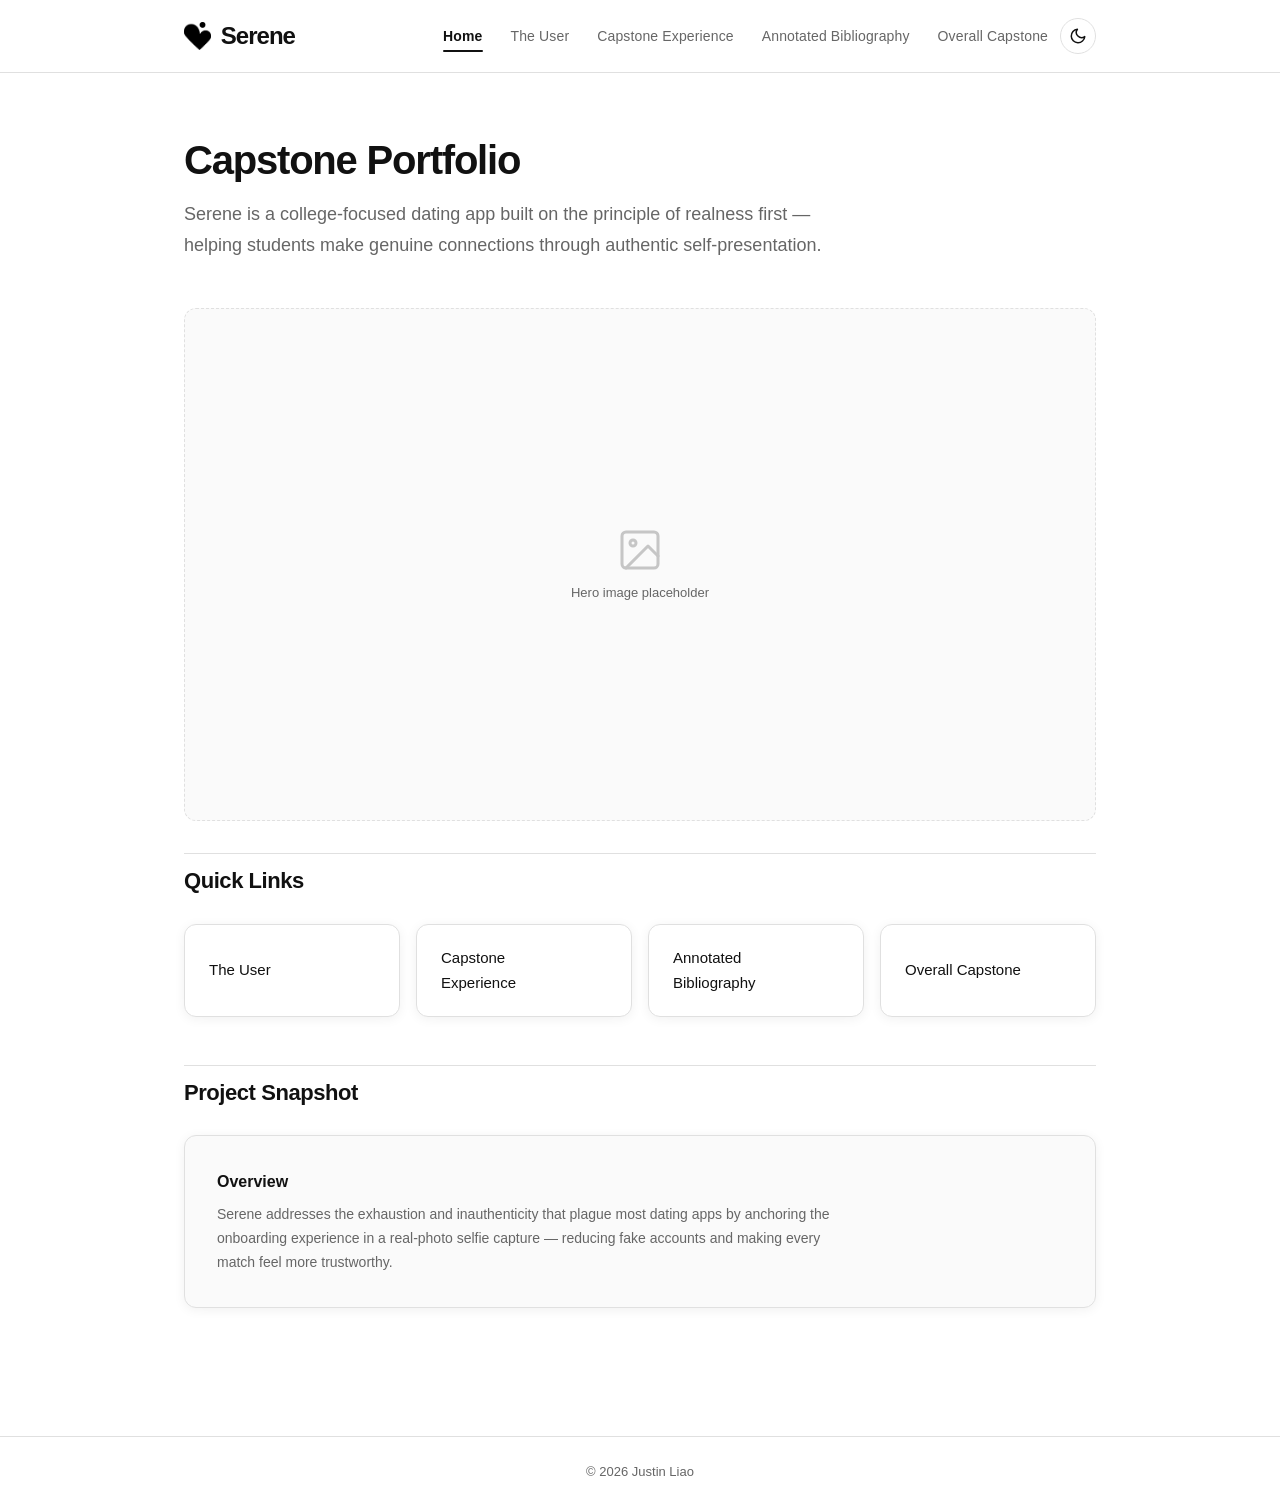
==== index.html @ 02b13ead "v0 - Start" ====
<!doctype html>
<html lang="en">
  <head>
    <meta charset="UTF-8" />
    <meta name="viewport" content="width=device-width, initial-scale=1.0" />
    <title>Serene — Capstone Portfolio</title>
    <!-- Anti-flash: apply saved theme before first paint -->
    <script>
      (function () {
        var t = localStorage.getItem("serene-theme") ||
          (window.matchMedia("(prefers-color-scheme: dark)").matches ? "dark" : "light");
        document.documentElement.setAttribute("data-theme", t);
      })();
    </script>
    <link rel="stylesheet" href="assets/css/styles.css" />
  </head>
  <body>
    <!-- Skip-to-content link (accessibility) -->
    <a href="#main" class="skip-link">Skip to content</a>

    <!-- ========== Header ========== -->
    <header class="site-header">
      <div class="header-inner">
        <a href="index.html" class="site-title">
          <img class="site-logo logo-ver-light" src="assets/logo%20black.png" alt="Serene">
          <img class="site-logo logo-ver-dark" src="assets/logo%20white.png" alt="Serene">
          <span>Serene</span>
        </a>

        <div class="header-controls">
          <nav class="site-nav" aria-label="Main navigation">
            <button
              class="nav-toggle"
              aria-expanded="false"
              aria-controls="nav-list"
              aria-label="Toggle menu"
            >
              <svg
                viewBox="0 0 24 24"
                fill="none"
                stroke="currentColor"
                stroke-width="2"
                stroke-linecap="round"
              >
                <line x1="3" y1="6" x2="21" y2="6" />
                <line x1="3" y1="12" x2="21" y2="12" />
                <line x1="3" y1="18" x2="21" y2="18" />
              </svg>
            </button>

            <ul class="nav-list" id="nav-list">
              <li><a href="index.html">Home</a></li>
              <li><a href="user.html">The User</a></li>
              <li><a href="capstone-experience.html">Capstone Experience</a></li>
              <li><a href="annotated-bibliography.html">Annotated Bibliography</a></li>
              <li><a href="overall-capstone.html">Overall Capstone</a></li>
            </ul>
          </nav>

          <!-- Theme toggle -->
          <button class="theme-toggle" aria-label="Switch to dark theme">
            <svg class="icon-moon" viewBox="0 0 24 24" fill="none" stroke="currentColor" stroke-width="2" stroke-linecap="round" stroke-linejoin="round">
              <path d="M21 12.79A9 9 0 1 1 11.21 3a7 7 0 0 0 9.79 9.79z"/>
            </svg>
            <svg class="icon-sun" viewBox="0 0 24 24" fill="none" stroke="currentColor" stroke-width="2" stroke-linecap="round" stroke-linejoin="round">
              <circle cx="12" cy="12" r="5"/><line x1="12" y1="1" x2="12" y2="3"/><line x1="12" y1="21" x2="12" y2="23"/><line x1="4.22" y1="4.22" x2="5.64" y2="5.64"/><line x1="18.36" y1="18.36" x2="19.78" y2="19.78"/><line x1="1" y1="12" x2="3" y2="12"/><line x1="21" y1="12" x2="23" y2="12"/><line x1="4.22" y1="19.78" x2="5.64" y2="18.36"/><line x1="18.36" y1="5.64" x2="19.78" y2="4.22"/>
            </svg>
          </button>
        </div>
      </div>
    </header>

    <!-- ========== Main Content ========== -->
    <main id="main" class="site-main">
      <h1 class="page-title">Capstone Portfolio</h1>
      <p class="page-intro">
        Serene is a college-focused dating app built on the principle of realness
        first &mdash; helping students make genuine connections through authentic
        self-presentation.
      </p>

      <!-- Placeholder Hero Image -->
      <div class="placeholder-image fade-in">
        <svg viewBox="0 0 24 24" fill="none" stroke="currentColor" stroke-width="1.5" stroke-linecap="round" stroke-linejoin="round">
          <rect x="3" y="3" width="18" height="18" rx="2" ry="2"/><circle cx="8.5" cy="8.5" r="1.5"/><polyline points="21 15 16 10 5 21"/>
        </svg>
        <span>Hero image placeholder</span>
      </div>

      <!-- Quick Links -->
      <section class="content-section fade-in">
        <h2>Quick Links</h2>
        <div class="quick-links">
          <a href="user.html" class="quick-link">
            <span>The User</span>
            <svg class="link-arrow" width="16" height="16" viewBox="0 0 24 24" fill="none" stroke="currentColor" stroke-width="2" stroke-linecap="round" stroke-linejoin="round"><line x1="5" y1="12" x2="19" y2="12"/><polyline points="12 5 19 12 12 19"/></svg>
          </a>
          <a href="capstone-experience.html" class="quick-link">
            <span>Capstone Experience</span>
            <svg class="link-arrow" width="16" height="16" viewBox="0 0 24 24" fill="none" stroke="currentColor" stroke-width="2" stroke-linecap="round" stroke-linejoin="round"><line x1="5" y1="12" x2="19" y2="12"/><polyline points="12 5 19 12 12 19"/></svg>
          </a>
          <a href="annotated-bibliography.html" class="quick-link">
            <span>Annotated Bibliography</span>
            <svg class="link-arrow" width="16" height="16" viewBox="0 0 24 24" fill="none" stroke="currentColor" stroke-width="2" stroke-linecap="round" stroke-linejoin="round"><line x1="5" y1="12" x2="19" y2="12"/><polyline points="12 5 19 12 12 19"/></svg>
          </a>
          <a href="overall-capstone.html" class="quick-link">
            <span>Overall Capstone</span>
            <svg class="link-arrow" width="16" height="16" viewBox="0 0 24 24" fill="none" stroke="currentColor" stroke-width="2" stroke-linecap="round" stroke-linejoin="round"><line x1="5" y1="12" x2="19" y2="12"/><polyline points="12 5 19 12 12 19"/></svg>
          </a>
        </div>
      </section>

      <!-- Project Snapshot (optional placeholder) -->
      <section class="content-section fade-in">
        <h2>Project Snapshot</h2>
        <div class="snapshot-card">
          <h3>Overview</h3>
          <p>
            Serene addresses the exhaustion and inauthenticity that plague most
            dating apps by anchoring the onboarding experience in a real-photo
            selfie capture &mdash; reducing fake accounts and making every match
            feel more trustworthy.
          </p>
        </div>
      </section>
    </main>

    <!-- ========== Footer ========== -->
    <footer class="site-footer">&copy; 2026 Justin Liao</footer>

    <script src="assets/js/main.js"></script>
  </body>
</html>
---- assets/css/styles.css ----
/* ============================================================
   Serene — Styles
   Minimal, Apple-inspired design system with theme switching
   ============================================================ */

/* --- Reset & Base --- */
*,
*::before,
*::after {
  margin: 0;
  padding: 0;
  box-sizing: border-box;
}

/* --- Light Theme (default) --- */
:root {
  --color-bg: #ffffff;
  --color-surface: #fafafa;
  --color-text: #111111;
  --color-muted: #666666;
  --color-border: #e0e0e0;
  --color-hover: #333333;
  --color-accent: #111111;
  --header-bg: rgba(255, 255, 255, 0.96);
  --shadow-card: 0 2px 12px rgba(0, 0, 0, 0.06);
  --shadow-card-hover: 0 8px 30px rgba(0, 0, 0, 0.1);
  --font-stack:
    -apple-system, BlinkMacSystemFont, "SF Pro Display", "Segoe UI", Roboto,
    Helvetica, Arial, sans-serif, "Apple Color Emoji", "Segoe UI Emoji";
  --max-width: 960px;
  --nav-height: 72px;
  --transition-base: 0.3s cubic-bezier(0.25, 0.46, 0.45, 0.94);
}

/* --- Dark Theme --- */
[data-theme="dark"] {
  --color-bg: #0a0a0a;
  --color-surface: #161616;
  --color-text: #f0f0f0;
  --color-muted: #999999;
  --color-border: #2a2a2a;
  --color-hover: #cccccc;
  --color-accent: #f0f0f0;
  --header-bg: rgba(10, 10, 10, 0.96);
  --shadow-card: 0 2px 12px rgba(0, 0, 0, 0.3);
  --shadow-card-hover: 0 8px 30px rgba(0, 0, 0, 0.5);
}

html {
  font-size: 16px;
  scroll-behavior: smooth;
  -webkit-text-size-adjust: 100%;
}

body {
  font-family: var(--font-stack);
  color: var(--color-text);
  background: var(--color-bg);
  line-height: 1.7;
  -webkit-font-smoothing: antialiased;
  -moz-osx-font-smoothing: grayscale;
  transition: background var(--transition-base), color var(--transition-base);
}

/* --- Skip-to-content (accessibility) --- */
.skip-link {
  position: absolute;
  top: -100%;
  left: 16px;
  z-index: 1000;
  padding: 8px 16px;
  background: var(--color-text);
  color: var(--color-bg);
  font-size: 0.875rem;
  text-decoration: none;
  border-radius: 0 0 4px 4px;
  transition: top 0.2s;
}

.skip-link:focus {
  top: 0;
}

/* --- Header --- */
.site-header {
  position: sticky;
  top: 0;
  z-index: 100;
  background: var(--header-bg);
  backdrop-filter: blur(12px);
  -webkit-backdrop-filter: blur(12px);
  border-bottom: 1px solid var(--color-border);
  transition: background var(--transition-base), border-color var(--transition-base);
}

.header-inner {
  display: flex;
  align-items: center;
  justify-content: space-between;
  max-width: var(--max-width);
  margin: 0 auto;
  padding: 0 24px;
  height: var(--nav-height);
}

/* --- Site Title / Brand --- */
.site-title {
  display: flex;
  align-items: center;
  gap: 10px;
  font-size: 1.5rem;
  font-weight: 800;
  letter-spacing: -0.04em;
  text-decoration: none;
  color: var(--color-text);
  white-space: nowrap;
  transition: color var(--transition-base), opacity var(--transition-base);
}

.site-title:hover {
  color: var(--color-hover);
  opacity: 0.85;
}

/* --- Logo image --- */
.site-logo {
  display: block;
  flex-shrink: 0;
  height: 28px;
  width: auto;
  object-fit: contain;
}

/* Two logo versions — toggle by theme */
.site-logo.logo-ver-light {
  display: block;
}

.site-logo.logo-ver-dark {
  display: none;
}

[data-theme="dark"] .site-logo.logo-ver-light {
  display: none;
}

[data-theme="dark"] .site-logo.logo-ver-dark {
  display: block;
}

/* --- Header Controls (nav + theme toggle) --- */
.header-controls {
  display: flex;
  align-items: center;
  gap: 12px;
}

/* --- Theme Toggle Button --- */
.theme-toggle {
  background: none;
  border: 1px solid var(--color-border);
  border-radius: 50%;
  width: 36px;
  height: 36px;
  display: flex;
  align-items: center;
  justify-content: center;
  cursor: pointer;
  color: var(--color-text);
  transition: border-color var(--transition-base), background var(--transition-base), transform 0.2s;
  flex-shrink: 0;
}

.theme-toggle:hover {
  border-color: var(--color-text);
  background: var(--color-surface);
  transform: rotate(15deg);
}

.theme-toggle:focus-visible {
  outline: 2px solid var(--color-text);
  outline-offset: 2px;
}

.theme-toggle svg {
  width: 18px;
  height: 18px;
}

/* Show/hide sun & moon icons */
.theme-toggle .icon-moon { display: block; }
.theme-toggle .icon-sun  { display: none; }
[data-theme="dark"] .theme-toggle .icon-moon { display: none; }
[data-theme="dark"] .theme-toggle .icon-sun  { display: block; }

/* --- Desktop Navigation --- */
.site-nav {
  display: flex;
  align-items: center;
}

.nav-list {
  display: flex;
  gap: 28px;
  list-style: none;
}

.nav-list a {
  position: relative;
  font-size: 0.875rem;
  font-weight: 500;
  color: var(--color-muted);
  text-decoration: none;
  padding: 6px 0;
  letter-spacing: 0.01em;
  transition: color var(--transition-base);
}

.nav-list a::before {
  content: "";
  position: absolute;
  bottom: -2px;
  left: 50%;
  width: 0;
  height: 2px;
  background: var(--color-accent);
  transition: width var(--transition-base), left var(--transition-base);
  border-radius: 1px;
}

.nav-list a:hover::before {
  width: 100%;
  left: 0;
}

.nav-list a:hover,
.nav-list a:focus-visible {
  color: var(--color-text);
}

/* Active page indicator */
.nav-list a[aria-current="page"] {
  color: var(--color-text);
  font-weight: 600;
}

.nav-list a[aria-current="page"]::after {
  content: "";
  position: absolute;
  bottom: -2px;
  left: 0;
  right: 0;
  height: 2px;
  background: var(--color-text);
  border-radius: 1px;
}

/* Focus ring for keyboard navigation */
.nav-list a:focus-visible {
  outline: 2px solid var(--color-text);
  outline-offset: 4px;
  border-radius: 2px;
}

/* --- Hamburger Button (mobile) --- */
.nav-toggle {
  display: none;
  background: none;
  border: none;
  cursor: pointer;
  padding: 8px;
  color: var(--color-text);
  -webkit-tap-highlight-color: transparent;
}

.nav-toggle:focus-visible {
  outline: 2px solid var(--color-text);
  outline-offset: 4px;
  border-radius: 2px;
}

.nav-toggle svg {
  display: block;
  width: 24px;
  height: 24px;
}

/* --- Main Content --- */
.site-main {
  max-width: var(--max-width);
  margin: 0 auto;
  padding: 64px 24px 80px;
  min-height: calc(100vh - var(--nav-height) - 80px);
}

/* --- Scroll-reveal animation --- */
.fade-in {
  opacity: 0;
  transform: translateY(24px);
  transition: opacity 0.6s ease-out, transform 0.6s ease-out;
}

.fade-in.is-visible {
  opacity: 1;
  transform: translateY(0);
}

/* Stagger delay utility */
.fade-in:nth-child(2) { transition-delay: 0.08s; }
.fade-in:nth-child(3) { transition-delay: 0.16s; }
.fade-in:nth-child(4) { transition-delay: 0.24s; }

.page-title {
  font-size: 2.5rem;
  font-weight: 700;
  letter-spacing: -0.03em;
  line-height: 1.15;
  margin-bottom: 16px;
}

.page-intro {
  font-size: 1.125rem;
  color: var(--color-muted);
  max-width: 640px;
  margin-bottom: 48px;
}

/* --- Section --- */
.content-section {
  margin-bottom: 48px;
}

.content-section h2 {
  font-size: 1.375rem;
  font-weight: 600;
  letter-spacing: -0.02em;
  margin-bottom: 12px;
  padding-top: 8px;
  border-top: 1px solid var(--color-border);
  transition: border-color var(--transition-base);
}

.content-section p {
  color: var(--color-muted);
  max-width: 640px;
  transition: color var(--transition-base);
}

/* --- Quick Links (Landing Page) --- */
.quick-links {
  display: grid;
  grid-template-columns: repeat(auto-fit, minmax(200px, 1fr));
  gap: 16px;
  margin-top: 24px;
}

.quick-link {
  display: flex;
  align-items: center;
  gap: 12px;
  padding: 20px 24px;
  border: 1px solid var(--color-border);
  border-radius: 12px;
  text-decoration: none;
  color: var(--color-text);
  font-weight: 500;
  font-size: 0.9375rem;
  background: var(--color-bg);
  box-shadow: var(--shadow-card);
  transition:
    border-color var(--transition-base),
    background var(--transition-base),
    box-shadow var(--transition-base),
    transform 0.2s;
}

.quick-link:hover,
.quick-link:focus-visible {
  border-color: var(--color-accent);
  background: var(--color-surface);
  box-shadow: var(--shadow-card-hover);
  transform: translateY(-3px);
}

.quick-link:focus-visible {
  outline: 2px solid var(--color-text);
  outline-offset: 2px;
}

.quick-link .link-arrow {
  margin-left: auto;
  opacity: 0;
  transform: translateX(-6px);
  transition: opacity var(--transition-base), transform var(--transition-base);
  flex-shrink: 0;
}

.quick-link:hover .link-arrow {
  opacity: 1;
  transform: translateX(0);
}

/* --- Project Snapshot Card (optional, landing page) --- */
.snapshot-card {
  margin-top: 24px;
  padding: 32px;
  border: 1px solid var(--color-border);
  border-radius: 12px;
  background: var(--color-surface);
  box-shadow: var(--shadow-card);
  transition: box-shadow var(--transition-base), border-color var(--transition-base), background var(--transition-base);
}

.snapshot-card:hover {
  box-shadow: var(--shadow-card-hover);
}

.snapshot-card h3 {
  font-size: 1rem;
  font-weight: 600;
  margin-bottom: 8px;
}

.snapshot-card p {
  font-size: 0.875rem;
  color: var(--color-muted);
}

/* --- Placeholder Image --- */
.placeholder-image {
  width: 100%;
  aspect-ratio: 16 / 9;
  background: var(--color-surface);
  border: 1px dashed var(--color-border);
  border-radius: 12px;
  display: flex;
  flex-direction: column;
  align-items: center;
  justify-content: center;
  gap: 8px;
  color: var(--color-muted);
  font-size: 0.8125rem;
  margin-bottom: 32px;
  transition: background var(--transition-base), border-color var(--transition-base);
  overflow: hidden;
  position: relative;
}

.placeholder-image svg {
  width: 48px;
  height: 48px;
  opacity: 0.35;
}

/* Shimmer effect on hover */
.placeholder-image::after {
  content: "";
  position: absolute;
  inset: 0;
  background: linear-gradient(
    120deg,
    transparent 30%,
    rgba(128, 128, 128, 0.08) 50%,
    transparent 70%
  );
  transform: translateX(-100%);
  transition: none;
}

.placeholder-image:hover::after {
  animation: shimmer 1s ease forwards;
}

@keyframes shimmer {
  to { transform: translateX(100%); }
}

/* --- Footer --- */
.site-footer {
  border-top: 1px solid var(--color-border);
  padding: 24px;
  text-align: center;
  font-size: 0.8125rem;
  color: var(--color-muted);
  transition: border-color var(--transition-base), color var(--transition-base);
}

/* ============================================================
   Responsive — Mobile-first adjustments
   ============================================================ */
@media (max-width: 768px) {
  /* Show hamburger */
  .nav-toggle {
    display: block;
  }

  /* Collapse nav — z-index MUST exceed header (100) so it renders on top */
  .nav-list {
    position: fixed;
    top: var(--nav-height);
    left: 0;
    right: 0;
    bottom: 0;
    flex-direction: column;
    gap: 0;
    /* Solid, fully-opaque background in both themes */
    background-color: var(--color-bg);
    background-image: none;
    padding: 8px 24px 24px;
    border-top: 1px solid var(--color-border);
    transform: translateY(-100%);
    opacity: 0;
    visibility: hidden;
    transition:
      transform 0.3s ease,
      opacity 0.3s ease,
      visibility 0.3s;
    z-index: 200;
  }

  .nav-list.is-open {
    transform: translateY(0);
    opacity: 1;
    visibility: visible;
  }

  .nav-list li {
    border-bottom: 1px solid var(--color-border);
  }

  .nav-list a {
    display: block;
    padding: 16px 0;
    font-size: 1rem;
  }

  .nav-list a[aria-current="page"]::after {
    display: none;
  }

  /* Smaller page title on mobile */
  .page-title {
    font-size: 1.75rem;
  }

  .site-main {
    padding: 40px 20px 60px;
  }
}

/* --- Utility: visually hidden (screen readers only) --- */
.sr-only {
  position: absolute;
  width: 1px;
  height: 1px;
  padding: 0;
  margin: -1px;
  overflow: hidden;
  clip: rect(0, 0, 0, 0);
  white-space: nowrap;
  border: 0;
}

/* --- Reduced Motion --- */
@media (prefers-reduced-motion: reduce) {
  *,
  *::before,
  *::after {
    animation-duration: 0.01ms !important;
    animation-iteration-count: 1 !important;
    transition-duration: 0.01ms !important;
    scroll-behavior: auto !important;
  }

  .fade-in {
    opacity: 1;
    transform: none;
  }
}

/* --- Page-transition (subtle) --- */
.page-title {
  animation: slideUp 0.5s ease-out both;
}

.page-intro {
  animation: slideUp 0.5s ease-out 0.1s both;
}

@keyframes slideUp {
  from {
    opacity: 0;
    transform: translateY(16px);
  }
  to {
    opacity: 1;
    transform: translateY(0);
  }
}
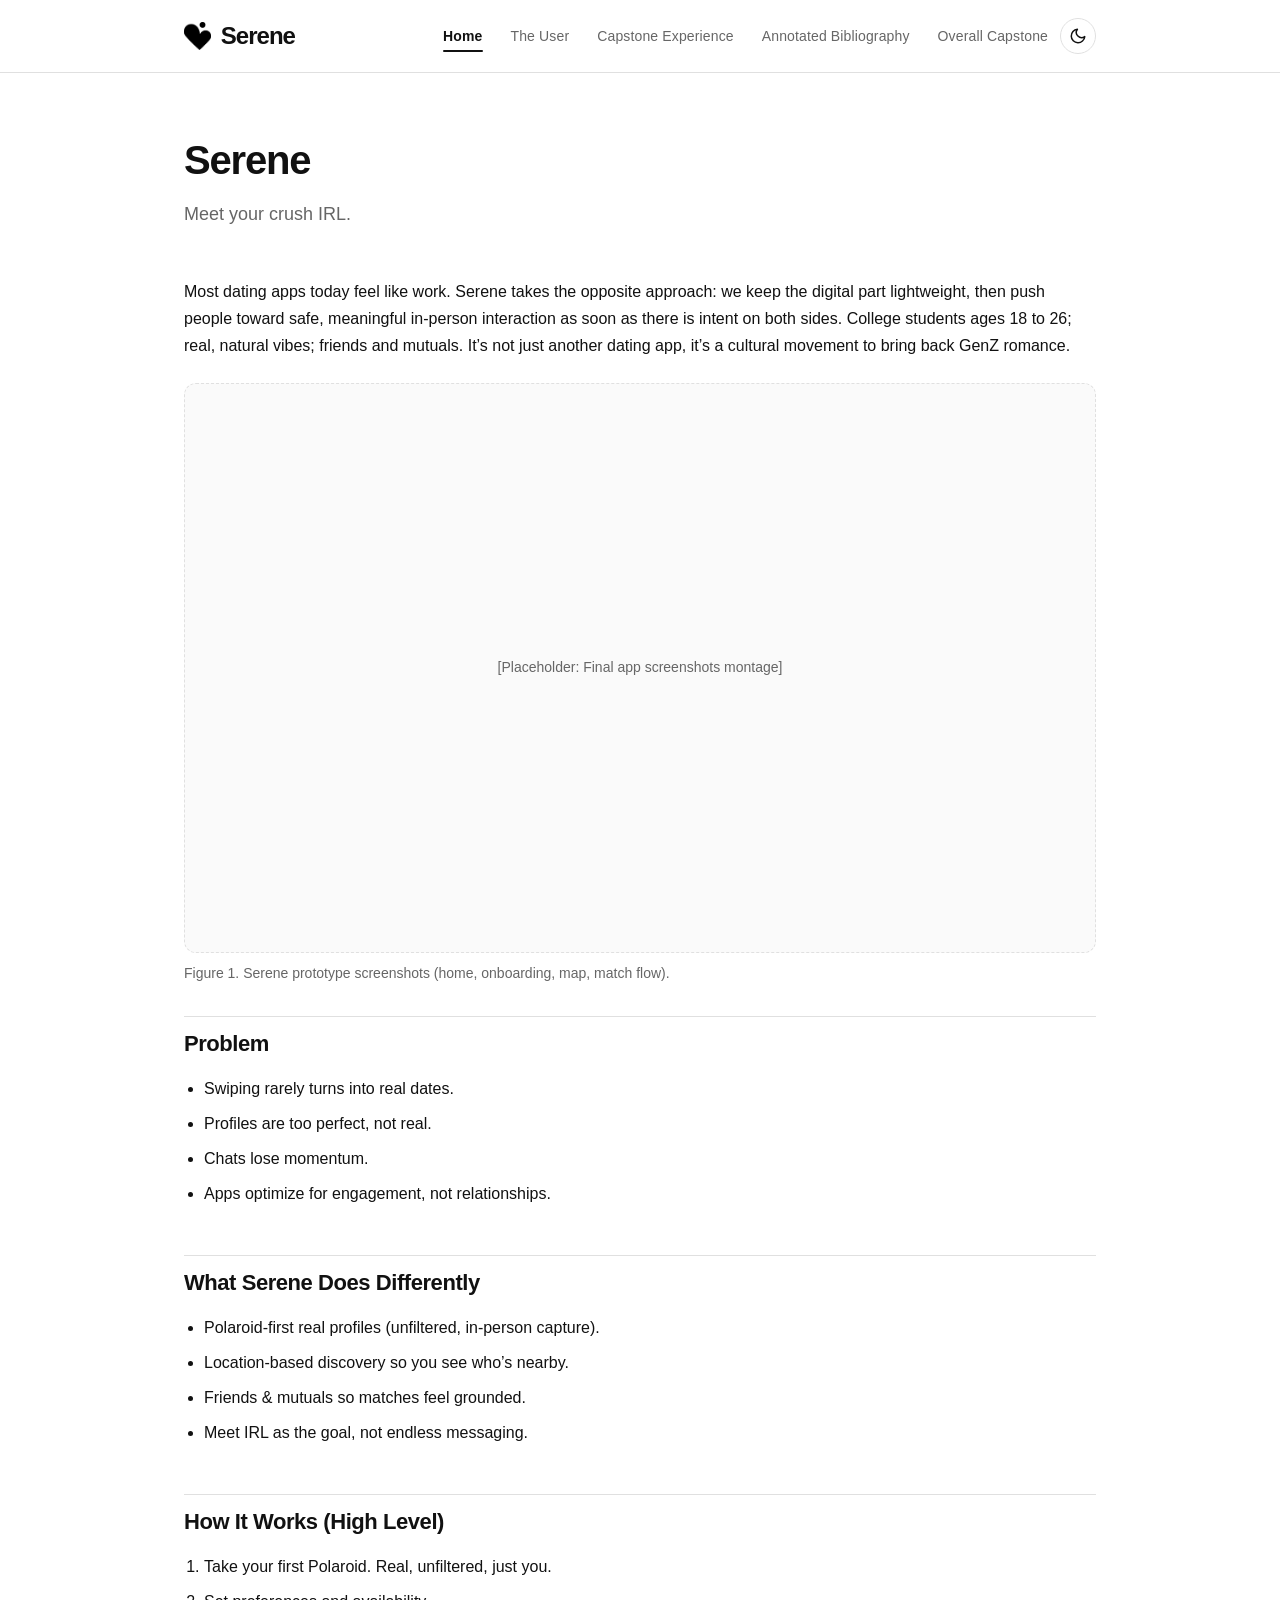
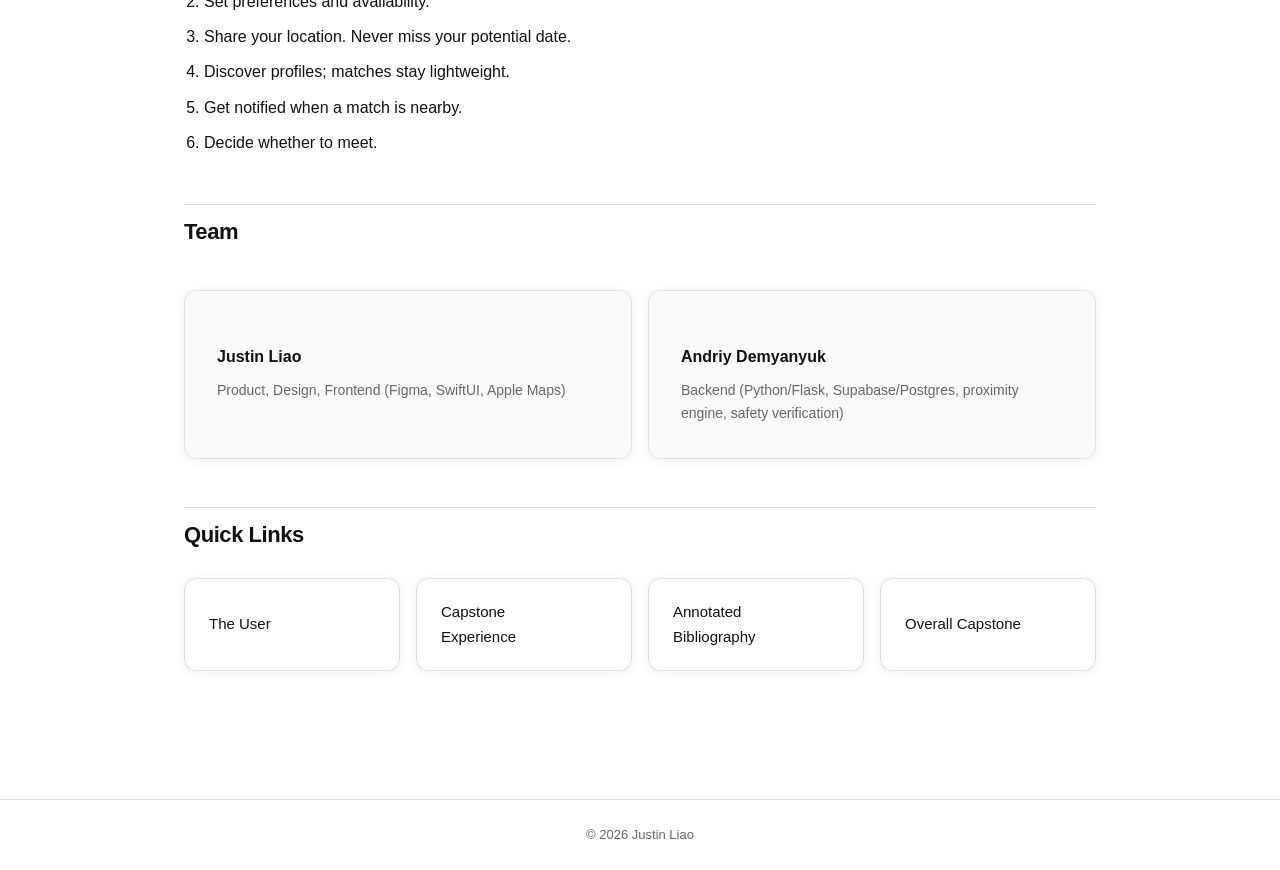
==== commit 14eeb045: "v1.1 - Update 1" ====
--- a/index.html
+++ b/index.html
@@ -7,8 +7,11 @@
     <!-- Anti-flash: apply saved theme before first paint -->
     <script>
       (function () {
-        var t = localStorage.getItem("serene-theme") ||
-          (window.matchMedia("(prefers-color-scheme: dark)").matches ? "dark" : "light");
+        var t =
+          localStorage.getItem("serene-theme") ||
+          (window.matchMedia("(prefers-color-scheme: dark)").matches
+            ? "dark"
+            : "light");
         document.documentElement.setAttribute("data-theme", t);
       })();
     </script>
@@ -22,8 +25,16 @@
     <header class="site-header">
       <div class="header-inner">
         <a href="index.html" class="site-title">
-          <img class="site-logo logo-ver-light" src="assets/logo%20black.png" alt="Serene">
-          <img class="site-logo logo-ver-dark" src="assets/logo%20white.png" alt="Serene">
+          <img
+            class="site-logo logo-ver-light"
+            src="assets/logo%20black.png"
+            alt="Serene"
+          />
+          <img
+            class="site-logo logo-ver-dark"
+            src="assets/logo%20white.png"
+            alt="Serene"
+          />
           <span>Serene</span>
         </a>
 
@@ -51,19 +62,47 @@
             <ul class="nav-list" id="nav-list">
               <li><a href="index.html">Home</a></li>
               <li><a href="user.html">The User</a></li>
-              <li><a href="capstone-experience.html">Capstone Experience</a></li>
-              <li><a href="annotated-bibliography.html">Annotated Bibliography</a></li>
+              <li>
+                <a href="capstone-experience.html">Capstone Experience</a>
+              </li>
+              <li>
+                <a href="annotated-bibliography.html">Annotated Bibliography</a>
+              </li>
               <li><a href="overall-capstone.html">Overall Capstone</a></li>
             </ul>
           </nav>
 
           <!-- Theme toggle -->
           <button class="theme-toggle" aria-label="Switch to dark theme">
-            <svg class="icon-moon" viewBox="0 0 24 24" fill="none" stroke="currentColor" stroke-width="2" stroke-linecap="round" stroke-linejoin="round">
-              <path d="M21 12.79A9 9 0 1 1 11.21 3a7 7 0 0 0 9.79 9.79z"/>
+            <svg
+              class="icon-moon"
+              viewBox="0 0 24 24"
+              fill="none"
+              stroke="currentColor"
+              stroke-width="2"
+              stroke-linecap="round"
+              stroke-linejoin="round"
+            >
+              <path d="M21 12.79A9 9 0 1 1 11.21 3a7 7 0 0 0 9.79 9.79z" />
             </svg>
-            <svg class="icon-sun" viewBox="0 0 24 24" fill="none" stroke="currentColor" stroke-width="2" stroke-linecap="round" stroke-linejoin="round">
-              <circle cx="12" cy="12" r="5"/><line x1="12" y1="1" x2="12" y2="3"/><line x1="12" y1="21" x2="12" y2="23"/><line x1="4.22" y1="4.22" x2="5.64" y2="5.64"/><line x1="18.36" y1="18.36" x2="19.78" y2="19.78"/><line x1="1" y1="12" x2="3" y2="12"/><line x1="21" y1="12" x2="23" y2="12"/><line x1="4.22" y1="19.78" x2="5.64" y2="18.36"/><line x1="18.36" y1="5.64" x2="19.78" y2="4.22"/>
+            <svg
+              class="icon-sun"
+              viewBox="0 0 24 24"
+              fill="none"
+              stroke="currentColor"
+              stroke-width="2"
+              stroke-linecap="round"
+              stroke-linejoin="round"
+            >
+              <circle cx="12" cy="12" r="5" />
+              <line x1="12" y1="1" x2="12" y2="3" />
+              <line x1="12" y1="21" x2="12" y2="23" />
+              <line x1="4.22" y1="4.22" x2="5.64" y2="5.64" />
+              <line x1="18.36" y1="18.36" x2="19.78" y2="19.78" />
+              <line x1="1" y1="12" x2="3" y2="12" />
+              <line x1="21" y1="12" x2="23" y2="12" />
+              <line x1="4.22" y1="19.78" x2="5.64" y2="18.36" />
+              <line x1="18.36" y1="5.64" x2="19.78" y2="4.22" />
             </svg>
           </button>
         </div>
@@ -72,55 +111,88 @@
 
     <!-- ========== Main Content ========== -->
     <main id="main" class="site-main">
-      <h1 class="page-title">Capstone Portfolio</h1>
-      <p class="page-intro">
-        Serene is a college-focused dating app built on the principle of realness
-        first &mdash; helping students make genuine connections through authentic
-        self-presentation.
+      <h1 class="page-title">Serene</h1>
+      <p class="page-intro">Meet your crush IRL.</p>
+      <p class="overview">
+        Most dating apps today feel like work. Serene takes the opposite
+        approach: we keep the digital part lightweight, then push people
+        toward safe, meaningful in-person interaction as soon as there is
+        intent on both sides. College students ages 18 to 26; real,
+        natural vibes; friends and mutuals. It’s not just another dating app,
+        it’s a cultural movement to bring back GenZ romance.
       </p>
 
-      <!-- Placeholder Hero Image -->
-      <div class="placeholder-image fade-in">
-        <svg viewBox="0 0 24 24" fill="none" stroke="currentColor" stroke-width="1.5" stroke-linecap="round" stroke-linejoin="round">
-          <rect x="3" y="3" width="18" height="18" rx="2" ry="2"/><circle cx="8.5" cy="8.5" r="1.5"/><polyline points="21 15 16 10 5 21"/>
-        </svg>
-        <span>Hero image placeholder</span>
-      </div>
-
-      <!-- Quick Links -->
+      <!-- IMAGE NEEDED: Final prototype screenshots montage. When provided, replace the placeholder div below with: <img src="assets/images/serene-fig-01-home-screens.png" alt="Serene prototype screenshots: home, onboarding, map, and match flow." loading="lazy"> -->
+      <figure class="artifact fade-in">
+        <div class="artifact-placeholder">[Placeholder: Final app screenshots montage]</div>
+        <figcaption>Figure 1. Serene prototype screenshots (home, onboarding, map, match flow).</figcaption>
+      </figure>
+
+      <section class="content-section fade-in">
+        <h2>Problem</h2>
+        <ul class="tight-bullets">
+          <li>Swiping rarely turns into real dates.</li>
+          <li>Profiles are too perfect, not real.</li>
+          <li>Chats lose momentum.</li>
+          <li>Apps optimize for engagement, not relationships.</li>
+        </ul>
+      </section>
+
+      <section class="content-section fade-in">
+        <h2>What Serene Does Differently</h2>
+        <ul class="tight-bullets">
+          <li>Polaroid-first real profiles (unfiltered, in-person capture).</li>
+          <li>Location-based discovery so you see who’s nearby.</li>
+          <li>Friends &amp; mutuals so matches feel grounded.</li>
+          <li>Meet IRL as the goal, not endless messaging.</li>
+        </ul>
+      </section>
+
+      <section class="content-section fade-in">
+        <h2>How It Works (High Level)</h2>
+        <ol class="numbered-flow">
+          <li>Take your first Polaroid. Real, unfiltered, just you.</li>
+          <li>Set preferences and availability.</li>
+          <li>Share your location. Never miss your potential date.</li>
+          <li>Discover profiles; matches stay lightweight.</li>
+          <li>Get notified when a match is nearby.</li>
+          <li>Decide whether to meet.</li>
+        </ol>
+      </section>
+
+      <section class="content-section fade-in">
+        <h2>Team</h2>
+        <div class="team-cards">
+          <div class="snapshot-card">
+            <h3>Justin Liao</h3>
+            <p>Product, Design, Frontend (Figma, SwiftUI, Apple Maps)</p>
+          </div>
+          <div class="snapshot-card">
+            <h3>Andriy Demyanyuk</h3>
+            <p>Backend (Python/Flask, Supabase/Postgres, proximity engine, safety verification)</p>
+          </div>
+        </div>
+      </section>
+
       <section class="content-section fade-in">
         <h2>Quick Links</h2>
         <div class="quick-links">
           <a href="user.html" class="quick-link">
             <span>The User</span>
-            <svg class="link-arrow" width="16" height="16" viewBox="0 0 24 24" fill="none" stroke="currentColor" stroke-width="2" stroke-linecap="round" stroke-linejoin="round"><line x1="5" y1="12" x2="19" y2="12"/><polyline points="12 5 19 12 12 19"/></svg>
+            <svg class="link-arrow" width="16" height="16" viewBox="0 0 24 24" fill="none" stroke="currentColor" stroke-width="2" stroke-linecap="round" stroke-linejoin="round"><line x1="5" y1="12" x2="19" y2="12" /><polyline points="12 5 19 12 12 19" /></svg>
           </a>
           <a href="capstone-experience.html" class="quick-link">
             <span>Capstone Experience</span>
-            <svg class="link-arrow" width="16" height="16" viewBox="0 0 24 24" fill="none" stroke="currentColor" stroke-width="2" stroke-linecap="round" stroke-linejoin="round"><line x1="5" y1="12" x2="19" y2="12"/><polyline points="12 5 19 12 12 19"/></svg>
+            <svg class="link-arrow" width="16" height="16" viewBox="0 0 24 24" fill="none" stroke="currentColor" stroke-width="2" stroke-linecap="round" stroke-linejoin="round"><line x1="5" y1="12" x2="19" y2="12" /><polyline points="12 5 19 12 12 19" /></svg>
           </a>
           <a href="annotated-bibliography.html" class="quick-link">
             <span>Annotated Bibliography</span>
-            <svg class="link-arrow" width="16" height="16" viewBox="0 0 24 24" fill="none" stroke="currentColor" stroke-width="2" stroke-linecap="round" stroke-linejoin="round"><line x1="5" y1="12" x2="19" y2="12"/><polyline points="12 5 19 12 12 19"/></svg>
+            <svg class="link-arrow" width="16" height="16" viewBox="0 0 24 24" fill="none" stroke="currentColor" stroke-width="2" stroke-linecap="round" stroke-linejoin="round"><line x1="5" y1="12" x2="19" y2="12" /><polyline points="12 5 19 12 12 19" /></svg>
           </a>
           <a href="overall-capstone.html" class="quick-link">
             <span>Overall Capstone</span>
-            <svg class="link-arrow" width="16" height="16" viewBox="0 0 24 24" fill="none" stroke="currentColor" stroke-width="2" stroke-linecap="round" stroke-linejoin="round"><line x1="5" y1="12" x2="19" y2="12"/><polyline points="12 5 19 12 12 19"/></svg>
-          </a>
-        </div>
-      </section>
-
-      <!-- Project Snapshot (optional placeholder) -->
-      <section class="content-section fade-in">
-        <h2>Project Snapshot</h2>
-        <div class="snapshot-card">
-          <h3>Overview</h3>
-          <p>
-            Serene addresses the exhaustion and inauthenticity that plague most
-            dating apps by anchoring the onboarding experience in a real-photo
-            selfie capture &mdash; reducing fake accounts and making every match
-            feel more trustworthy.
-          </p>
+            <svg class="link-arrow" width="16" height="16" viewBox="0 0 24 24" fill="none" stroke="currentColor" stroke-width="2" stroke-linecap="round" stroke-linejoin="round"><line x1="5" y1="12" x2="19" y2="12" /><polyline points="12 5 19 12 12 19" /></svg>
+          </a>
         </div>
       </section>
     </main>
--- a/assets/css/styles.css
+++ b/assets/css/styles.css
@@ -59,7 +59,9 @@
   line-height: 1.7;
   -webkit-font-smoothing: antialiased;
   -moz-osx-font-smoothing: grayscale;
-  transition: background var(--transition-base), color var(--transition-base);
+  transition:
+    background var(--transition-base),
+    color var(--transition-base);
 }
 
 /* --- Skip-to-content (accessibility) --- */
@@ -90,7 +92,9 @@
   backdrop-filter: blur(12px);
   -webkit-backdrop-filter: blur(12px);
   border-bottom: 1px solid var(--color-border);
-  transition: background var(--transition-base), border-color var(--transition-base);
+  transition:
+    background var(--transition-base),
+    border-color var(--transition-base);
 }
 
 .header-inner {
@@ -114,7 +118,9 @@
   text-decoration: none;
   color: var(--color-text);
   white-space: nowrap;
-  transition: color var(--transition-base), opacity var(--transition-base);
+  transition:
+    color var(--transition-base),
+    opacity var(--transition-base);
 }
 
 .site-title:hover {
@@ -167,7 +173,10 @@
   justify-content: center;
   cursor: pointer;
   color: var(--color-text);
-  transition: border-color var(--transition-base), background var(--transition-base), transform 0.2s;
+  transition:
+    border-color var(--transition-base),
+    background var(--transition-base),
+    transform 0.2s;
   flex-shrink: 0;
 }
 
@@ -188,10 +197,18 @@
 }
 
 /* Show/hide sun & moon icons */
-.theme-toggle .icon-moon { display: block; }
-.theme-toggle .icon-sun  { display: none; }
-[data-theme="dark"] .theme-toggle .icon-moon { display: none; }
-[data-theme="dark"] .theme-toggle .icon-sun  { display: block; }
+.theme-toggle .icon-moon {
+  display: block;
+}
+.theme-toggle .icon-sun {
+  display: none;
+}
+[data-theme="dark"] .theme-toggle .icon-moon {
+  display: none;
+}
+[data-theme="dark"] .theme-toggle .icon-sun {
+  display: block;
+}
 
 /* --- Desktop Navigation --- */
 .site-nav {
@@ -224,7 +241,9 @@
   width: 0;
   height: 2px;
   background: var(--color-accent);
-  transition: width var(--transition-base), left var(--transition-base);
+  transition:
+    width var(--transition-base),
+    left var(--transition-base);
   border-radius: 1px;
 }
 
@@ -297,7 +316,9 @@
 .fade-in {
   opacity: 0;
   transform: translateY(24px);
-  transition: opacity 0.6s ease-out, transform 0.6s ease-out;
+  transition:
+    opacity 0.6s ease-out,
+    transform 0.6s ease-out;
 }
 
 .fade-in.is-visible {
@@ -306,9 +327,15 @@
 }
 
 /* Stagger delay utility */
-.fade-in:nth-child(2) { transition-delay: 0.08s; }
-.fade-in:nth-child(3) { transition-delay: 0.16s; }
-.fade-in:nth-child(4) { transition-delay: 0.24s; }
+.fade-in:nth-child(2) {
+  transition-delay: 0.08s;
+}
+.fade-in:nth-child(3) {
+  transition-delay: 0.16s;
+}
+.fade-in:nth-child(4) {
+  transition-delay: 0.24s;
+}
 
 .page-title {
   font-size: 2.5rem;
@@ -337,7 +364,14 @@
   margin-bottom: 12px;
   padding-top: 8px;
   border-top: 1px solid var(--color-border);
-  transition: border-color var(--transition-base);
+}
+
+.content-section h3 {
+  font-size: 1.125rem;
+  font-weight: 600;
+  margin-top: 20px;
+  margin-bottom: 8px;
+  color: var(--color-text);
 }
 
 .content-section p {
@@ -391,7 +425,9 @@
   margin-left: auto;
   opacity: 0;
   transform: translateX(-6px);
-  transition: opacity var(--transition-base), transform var(--transition-base);
+  transition:
+    opacity var(--transition-base),
+    transform var(--transition-base);
   flex-shrink: 0;
 }
 
@@ -408,7 +444,10 @@
   border-radius: 12px;
   background: var(--color-surface);
   box-shadow: var(--shadow-card);
-  transition: box-shadow var(--transition-base), border-color var(--transition-base), background var(--transition-base);
+  transition:
+    box-shadow var(--transition-base),
+    border-color var(--transition-base),
+    background var(--transition-base);
 }
 
 .snapshot-card:hover {
@@ -424,6 +463,77 @@
 .snapshot-card p {
   font-size: 0.875rem;
   color: var(--color-muted);
+}
+
+/* --- Index: overview, bullets, flow, team --- */
+.page-intro + .overview {
+  margin-top: 0;
+  margin-bottom: 24px;
+}
+
+.tight-bullets,
+.numbered-flow {
+  list-style-position: outside;
+  padding-left: 1.25rem;
+  margin: 12px 0 0;
+}
+
+.tight-bullets li,
+.numbered-flow li {
+  margin-bottom: 8px;
+}
+
+.numbered-flow {
+  list-style-type: decimal;
+}
+
+.team-cards {
+  display: grid;
+  grid-template-columns: repeat(auto-fit, minmax(260px, 1fr));
+  gap: 16px;
+  margin-top: 16px;
+}
+
+/* --- Annotated Bibliography --- */
+.theme-annotation {
+  margin-bottom: 16px;
+  max-width: 60ch;
+}
+
+.bib-list {
+  list-style: none;
+  padding-left: 0;
+  margin: 0;
+}
+
+.bib-list li {
+  margin-bottom: 10px;
+  padding-left: 1.25rem;
+  text-indent: -1.25rem;
+  font-size: 0.9375rem;
+  color: var(--color-text);
+  line-height: 1.5;
+}
+
+.bib-list li::before {
+  content: "• ";
+  color: var(--color-muted);
+}
+
+.note-box {
+  margin-top: 40px;
+  padding: 20px 24px;
+  border: 1px solid var(--color-border);
+  background: var(--color-surface);
+  border-radius: 8px;
+  max-width: 560px;
+}
+
+.note-box p {
+  margin: 0;
+  font-size: 0.875rem;
+  color: var(--color-muted);
+  line-height: 1.6;
 }
 
 /* --- Placeholder Image --- */
@@ -441,7 +551,9 @@
   color: var(--color-muted);
   font-size: 0.8125rem;
   margin-bottom: 32px;
-  transition: background var(--transition-base), border-color var(--transition-base);
+  transition:
+    background var(--transition-base),
+    border-color var(--transition-base);
   overflow: hidden;
   position: relative;
 }
@@ -472,7 +584,67 @@
 }
 
 @keyframes shimmer {
-  to { transform: translateX(100%); }
+  to {
+    transform: translateX(100%);
+  }
+}
+
+/* --- Artifact figures (Capstone Experience) --- */
+.site-main figure {
+  margin: 24px 0 32px;
+  max-width: 100%;
+}
+
+.site-main figure img {
+  width: 100%;
+  height: auto;
+  border-radius: 12px;
+  border: 1px solid var(--color-border);
+  display: block;
+}
+
+.artifact-placeholder {
+  width: 100%;
+  min-height: 200px;
+  aspect-ratio: 16 / 10;
+  background: var(--color-surface);
+  border: 1px dashed var(--color-border);
+  border-radius: 12px;
+  display: flex;
+  align-items: center;
+  justify-content: center;
+  color: var(--color-muted);
+  font-size: 0.875rem;
+  padding: 24px;
+  text-align: center;
+  transition:
+    background var(--transition-base),
+    border-color var(--transition-base);
+}
+
+.site-main figcaption {
+  margin-top: 10px;
+  font-size: 0.875rem;
+  color: var(--color-muted);
+  line-height: 1.5;
+}
+
+.site-main .artifact-annotation {
+  font-size: 0.9375rem;
+  color: var(--color-muted);
+  margin-top: 8px;
+  margin-bottom: 24px;
+  max-width: 60ch;
+  line-height: 1.6;
+}
+
+.site-main .what-i-learned {
+  margin-top: 32px;
+  padding-top: 24px;
+  border-top: 1px solid var(--color-border);
+  font-size: 0.9375rem;
+  color: var(--color-text);
+  max-width: 60ch;
 }
 
 /* --- Footer --- */
@@ -482,7 +654,9 @@
   text-align: center;
   font-size: 0.8125rem;
   color: var(--color-muted);
-  transition: border-color var(--transition-base), color var(--transition-base);
+  transition:
+    border-color var(--transition-base),
+    color var(--transition-base);
 }
 
 /* ============================================================
@@ -546,6 +720,11 @@
   .site-main {
     padding: 40px 20px 60px;
   }
+
+  /* Artifact placeholders visibly large on mobile (rubric) */
+  .artifact-placeholder {
+    min-height: 280px;
+  }
 }
 
 /* --- Utility: visually hidden (screen readers only) --- */
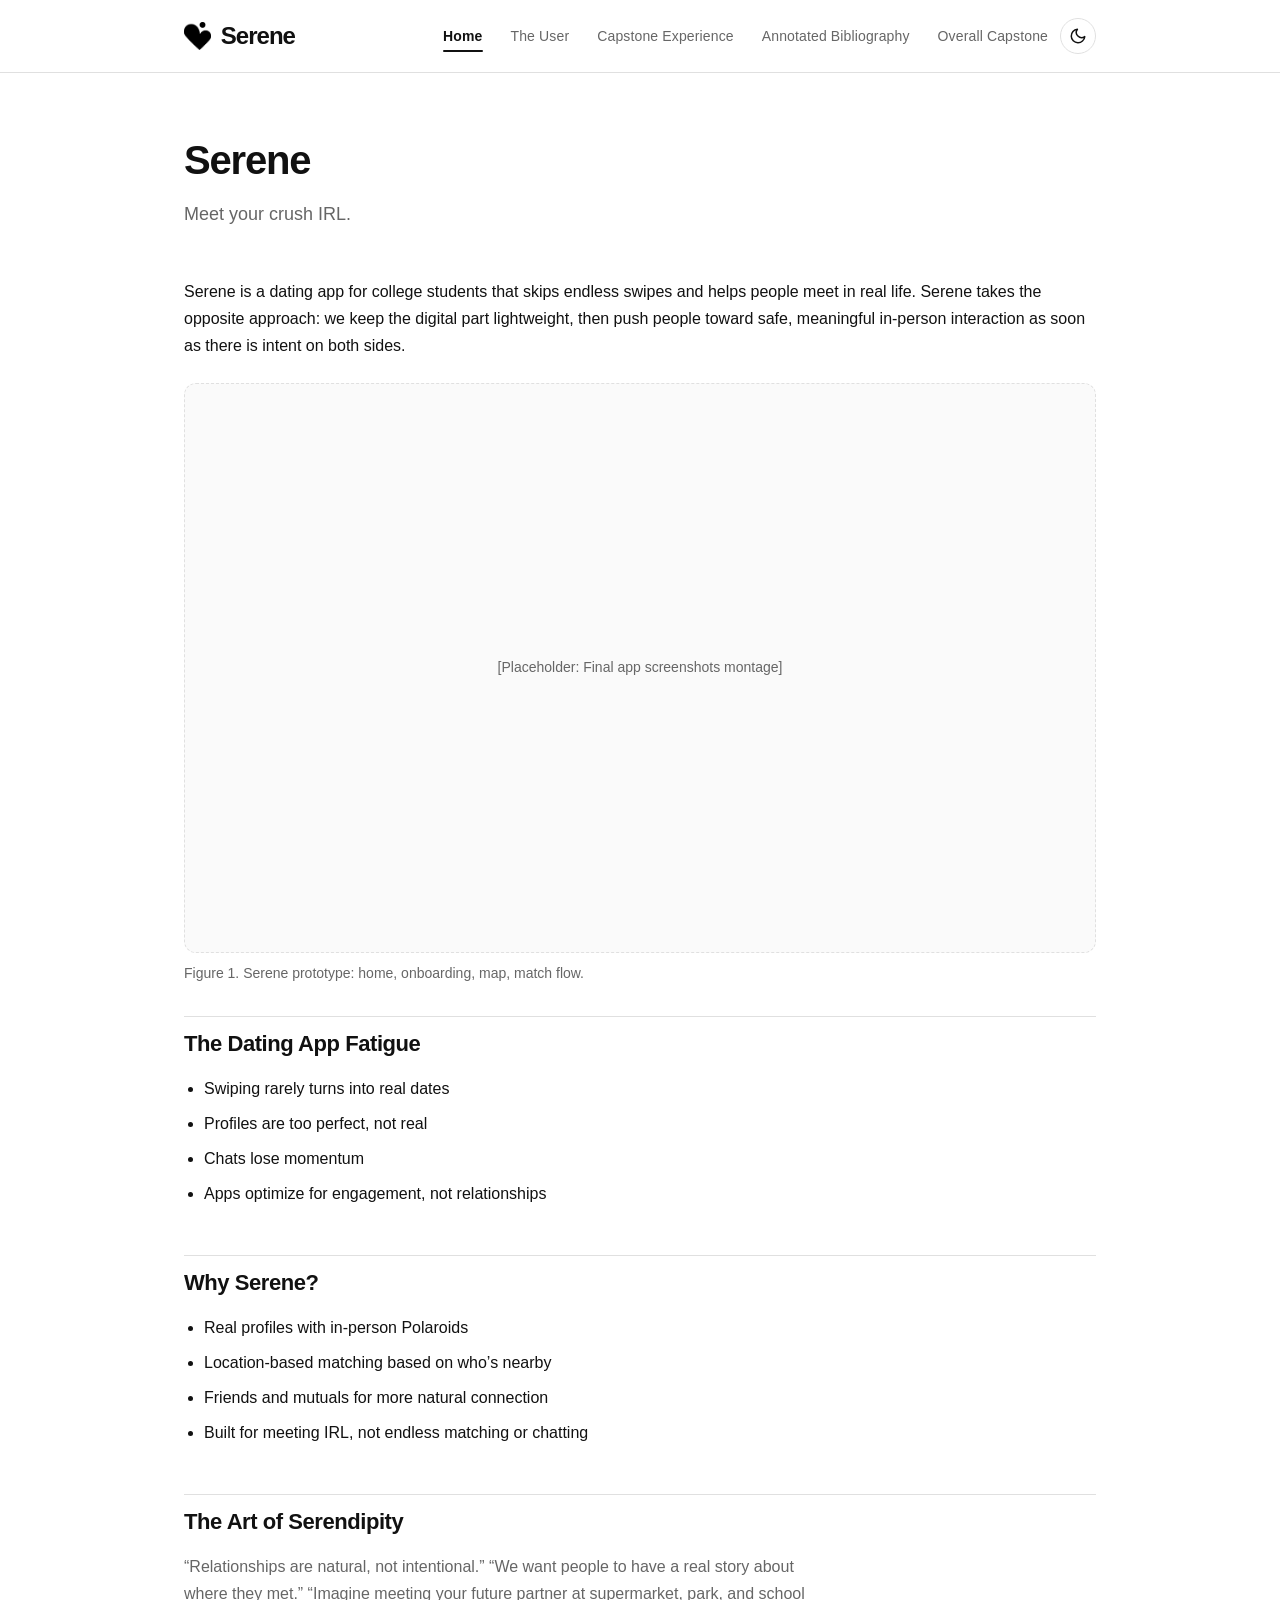
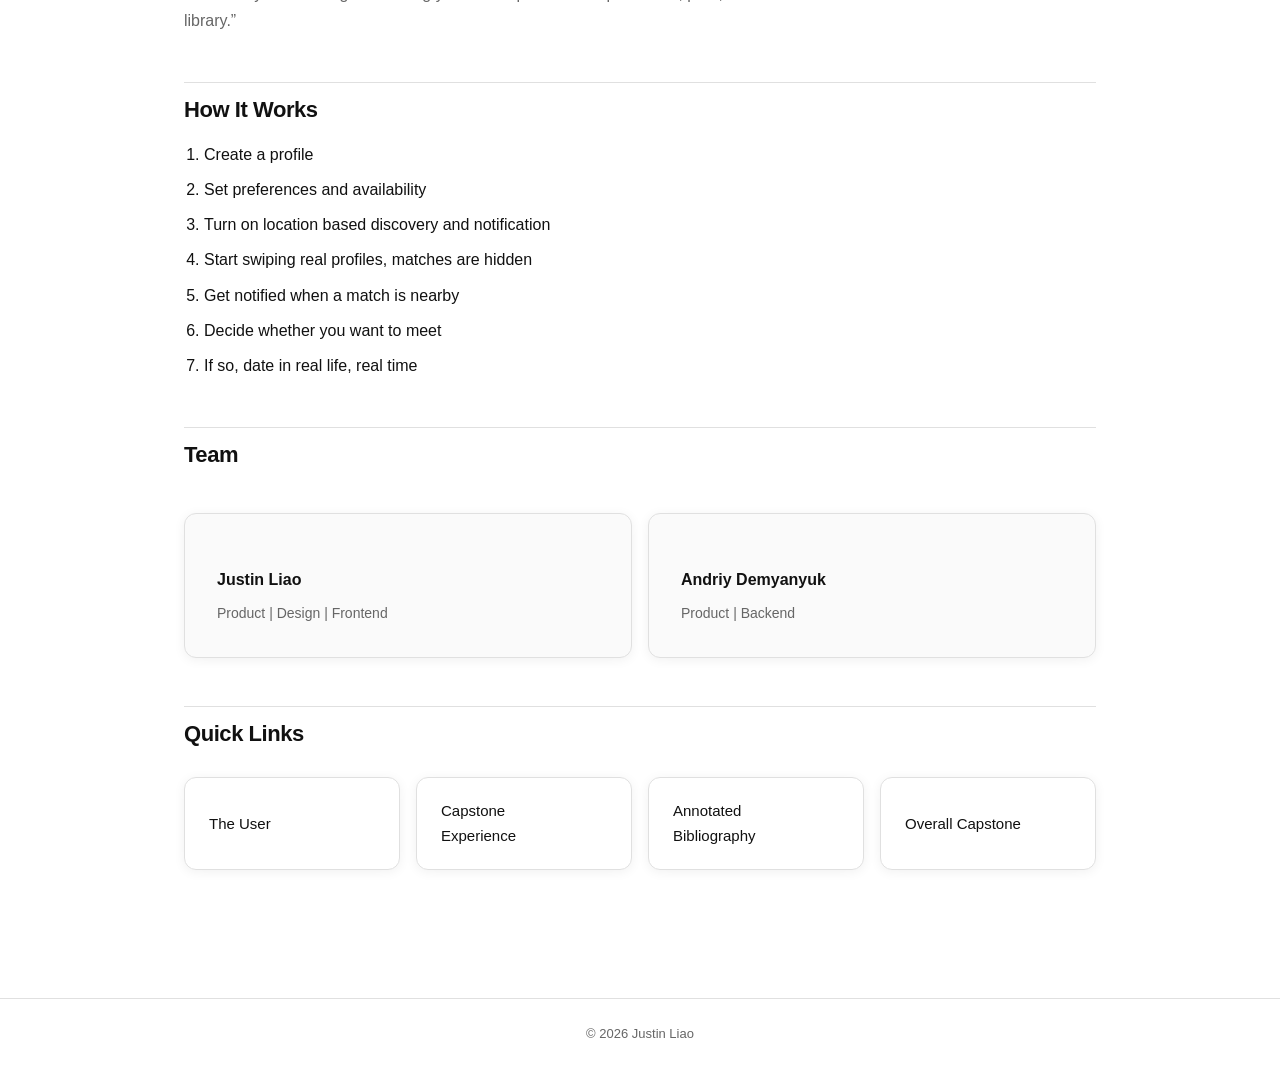
==== commit 3f99a573: "v1.2 - Update 2" ====
--- a/index.html
+++ b/index.html
@@ -3,6 +3,7 @@
   <head>
     <meta charset="UTF-8" />
     <meta name="viewport" content="width=device-width, initial-scale=1.0" />
+    <link rel="icon" type="image/png" href="assets/logo%20white.png" />
     <title>Serene — Capstone Portfolio</title>
     <!-- Anti-flash: apply saved theme before first paint -->
     <script>
@@ -114,49 +115,58 @@
       <h1 class="page-title">Serene</h1>
       <p class="page-intro">Meet your crush IRL.</p>
       <p class="overview">
-        Most dating apps today feel like work. Serene takes the opposite
+        Serene is a dating app for college students that skips endless swipes
+        and helps people meet in real life. Serene takes the opposite
         approach: we keep the digital part lightweight, then push people
         toward safe, meaningful in-person interaction as soon as there is
-        intent on both sides. College students ages 18 to 26; real,
-        natural vibes; friends and mutuals. It’s not just another dating app,
-        it’s a cultural movement to bring back GenZ romance.
+        intent on both sides.
       </p>
 
       <!-- IMAGE NEEDED: Final prototype screenshots montage. When provided, replace the placeholder div below with: <img src="assets/images/serene-fig-01-home-screens.png" alt="Serene prototype screenshots: home, onboarding, map, and match flow." loading="lazy"> -->
       <figure class="artifact fade-in">
         <div class="artifact-placeholder">[Placeholder: Final app screenshots montage]</div>
-        <figcaption>Figure 1. Serene prototype screenshots (home, onboarding, map, match flow).</figcaption>
+        <figcaption>Figure 1. Serene prototype: home, onboarding, map, match flow.</figcaption>
       </figure>
 
       <section class="content-section fade-in">
-        <h2>Problem</h2>
+        <h2>The Dating App Fatigue</h2>
         <ul class="tight-bullets">
-          <li>Swiping rarely turns into real dates.</li>
-          <li>Profiles are too perfect, not real.</li>
-          <li>Chats lose momentum.</li>
-          <li>Apps optimize for engagement, not relationships.</li>
+          <li>Swiping rarely turns into real dates</li>
+          <li>Profiles are too perfect, not real</li>
+          <li>Chats lose momentum</li>
+          <li>Apps optimize for engagement, not relationships</li>
         </ul>
       </section>
 
       <section class="content-section fade-in">
-        <h2>What Serene Does Differently</h2>
+        <h2>Why Serene?</h2>
         <ul class="tight-bullets">
-          <li>Polaroid-first real profiles (unfiltered, in-person capture).</li>
-          <li>Location-based discovery so you see who’s nearby.</li>
-          <li>Friends &amp; mutuals so matches feel grounded.</li>
-          <li>Meet IRL as the goal, not endless messaging.</li>
+          <li>Real profiles with in-person Polaroids</li>
+          <li>Location-based matching based on who’s nearby</li>
+          <li>Friends and mutuals for more natural connection</li>
+          <li>Built for meeting IRL, not endless matching or chatting</li>
         </ul>
       </section>
 
       <section class="content-section fade-in">
-        <h2>How It Works (High Level)</h2>
+        <h2>The Art of Serendipity</h2>
+        <p class="serendipity-lines">
+          “Relationships are natural, not intentional.” “We want people to
+          have a real story about where they met.” “Imagine meeting your
+          future partner at supermarket, park, and school library.”
+        </p>
+      </section>
+
+      <section class="content-section fade-in">
+        <h2>How It Works</h2>
         <ol class="numbered-flow">
-          <li>Take your first Polaroid. Real, unfiltered, just you.</li>
-          <li>Set preferences and availability.</li>
-          <li>Share your location. Never miss your potential date.</li>
-          <li>Discover profiles; matches stay lightweight.</li>
-          <li>Get notified when a match is nearby.</li>
-          <li>Decide whether to meet.</li>
+          <li>Create a profile</li>
+          <li>Set preferences and availability</li>
+          <li>Turn on location based discovery and notification</li>
+          <li>Start swiping real profiles, matches are hidden</li>
+          <li>Get notified when a match is nearby</li>
+          <li>Decide whether you want to meet</li>
+          <li>If so, date in real life, real time</li>
         </ol>
       </section>
 
@@ -165,11 +175,11 @@
         <div class="team-cards">
           <div class="snapshot-card">
             <h3>Justin Liao</h3>
-            <p>Product, Design, Frontend (Figma, SwiftUI, Apple Maps)</p>
+            <p>Product | Design | Frontend</p>
           </div>
           <div class="snapshot-card">
             <h3>Andriy Demyanyuk</h3>
-            <p>Backend (Python/Flask, Supabase/Postgres, proximity engine, safety verification)</p>
+            <p>Product | Backend</p>
           </div>
         </div>
       </section>
--- a/assets/css/styles.css
+++ b/assets/css/styles.css
@@ -494,6 +494,76 @@
   margin-top: 16px;
 }
 
+/* --- Overall Capstone hub: reflection cards + back link --- */
+.reflection-cards {
+  display: grid;
+  grid-template-columns: repeat(auto-fit, minmax(280px, 1fr));
+  gap: 20px;
+  margin-top: 16px;
+}
+
+.reflection-card {
+  display: flex;
+  flex-direction: column;
+  gap: 12px;
+}
+
+.reflection-link {
+  display: inline-block;
+  margin-top: 8px;
+  padding: 10px 18px;
+  font-size: 0.875rem;
+  font-weight: 500;
+  color: var(--color-bg);
+  background: var(--color-text);
+  border: 1px solid var(--color-text);
+  border-radius: 8px;
+  text-decoration: none;
+  transition:
+    background var(--transition-base),
+    color var(--transition-base),
+    border-color var(--transition-base);
+}
+
+.reflection-link:hover,
+.reflection-link:focus-visible {
+  color: var(--color-text);
+  background: transparent;
+}
+
+.reflection-link:focus-visible {
+  outline: 2px solid var(--color-text);
+  outline-offset: 2px;
+}
+
+.reflection-note {
+  margin-top: 24px;
+  font-size: 0.875rem;
+  color: var(--color-muted);
+  max-width: 560px;
+}
+
+.back-link-wrap {
+  margin-bottom: 24px;
+}
+
+.back-link {
+  font-size: 0.9375rem;
+  color: var(--color-muted);
+  text-decoration: none;
+  transition: color var(--transition-base);
+}
+
+.back-link:hover,
+.back-link:focus-visible {
+  color: var(--color-text);
+}
+
+.back-link:focus-visible {
+  outline: 2px solid var(--color-text);
+  outline-offset: 2px;
+}
+
 /* --- Annotated Bibliography --- */
 .theme-annotation {
   margin-bottom: 16px;
@@ -534,6 +604,19 @@
   font-size: 0.875rem;
   color: var(--color-muted);
   line-height: 1.6;
+}
+
+.note-box.note-top {
+  margin-top: 0;
+  margin-bottom: 24px;
+}
+
+.sources-label {
+  font-size: 0.9375rem;
+  font-weight: 600;
+  margin-top: 16px;
+  margin-bottom: 8px;
+  color: var(--color-text);
 }
 
 /* --- Placeholder Image --- */
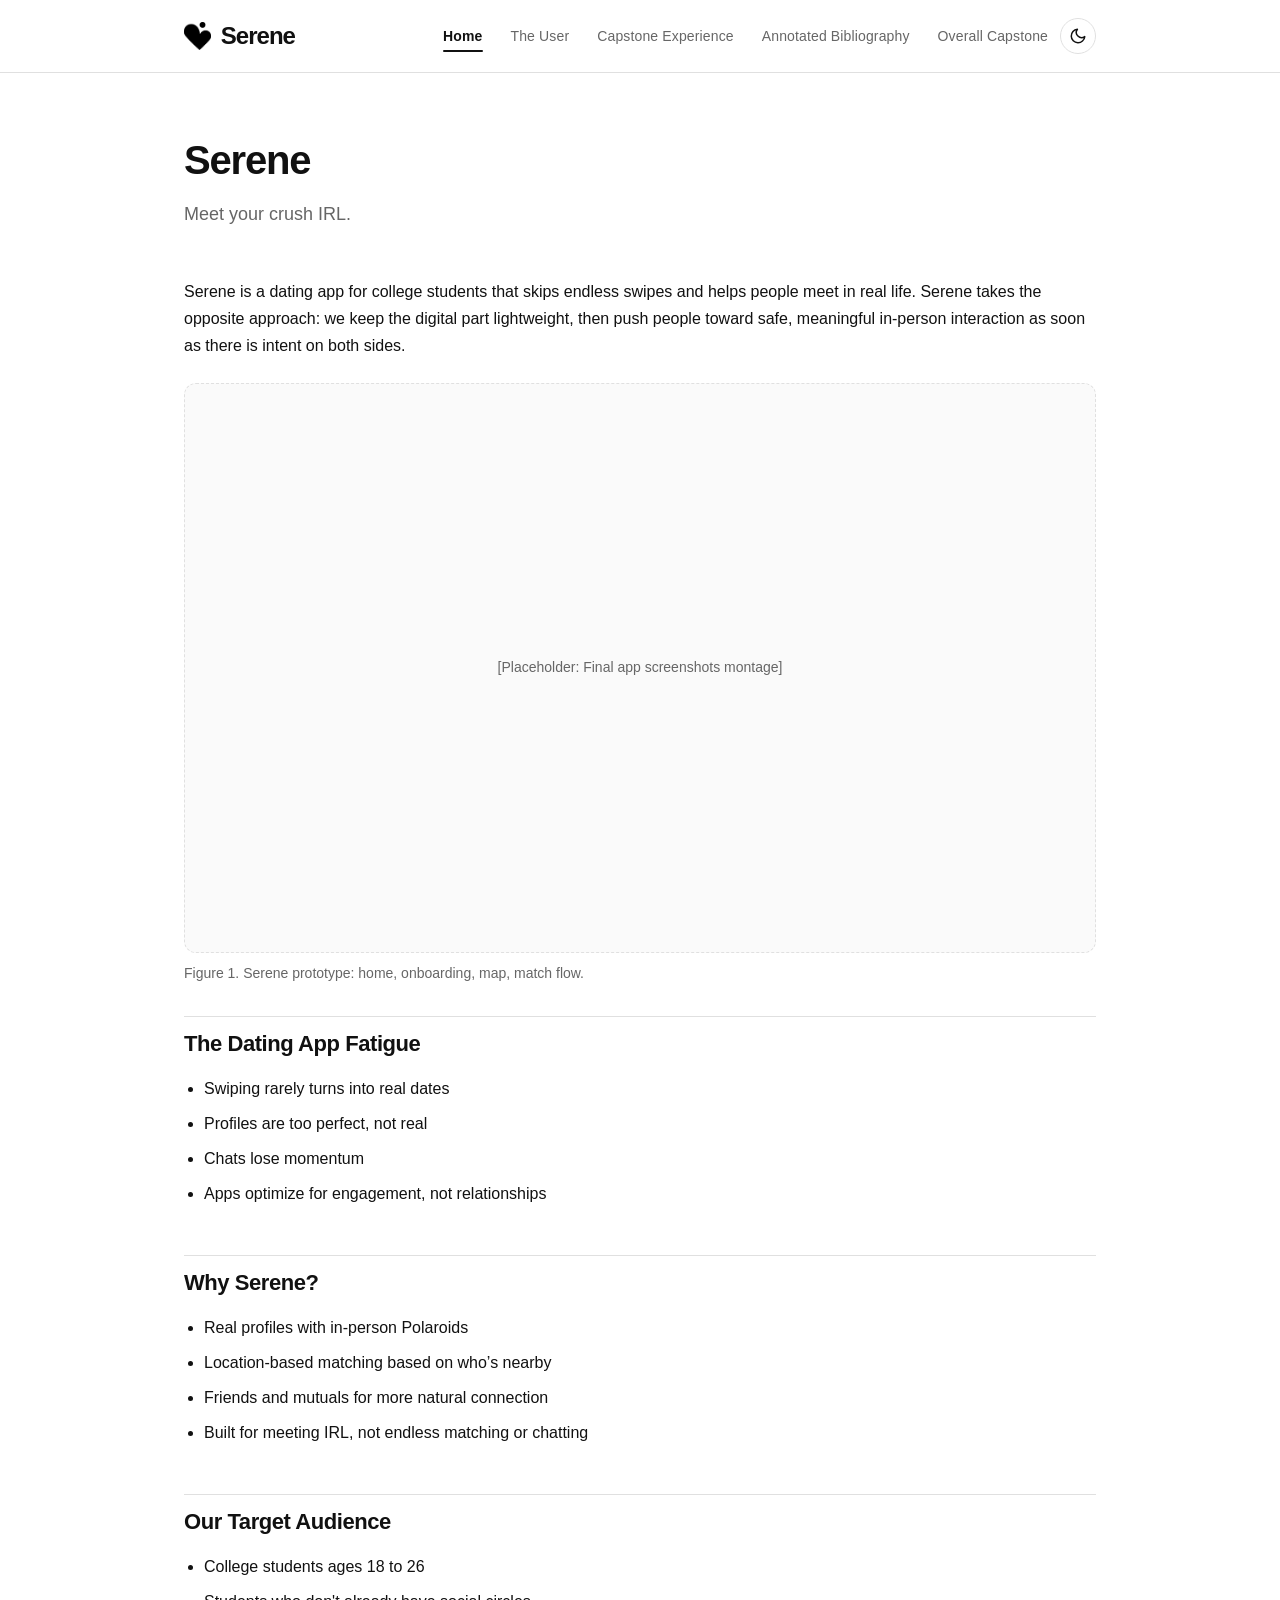
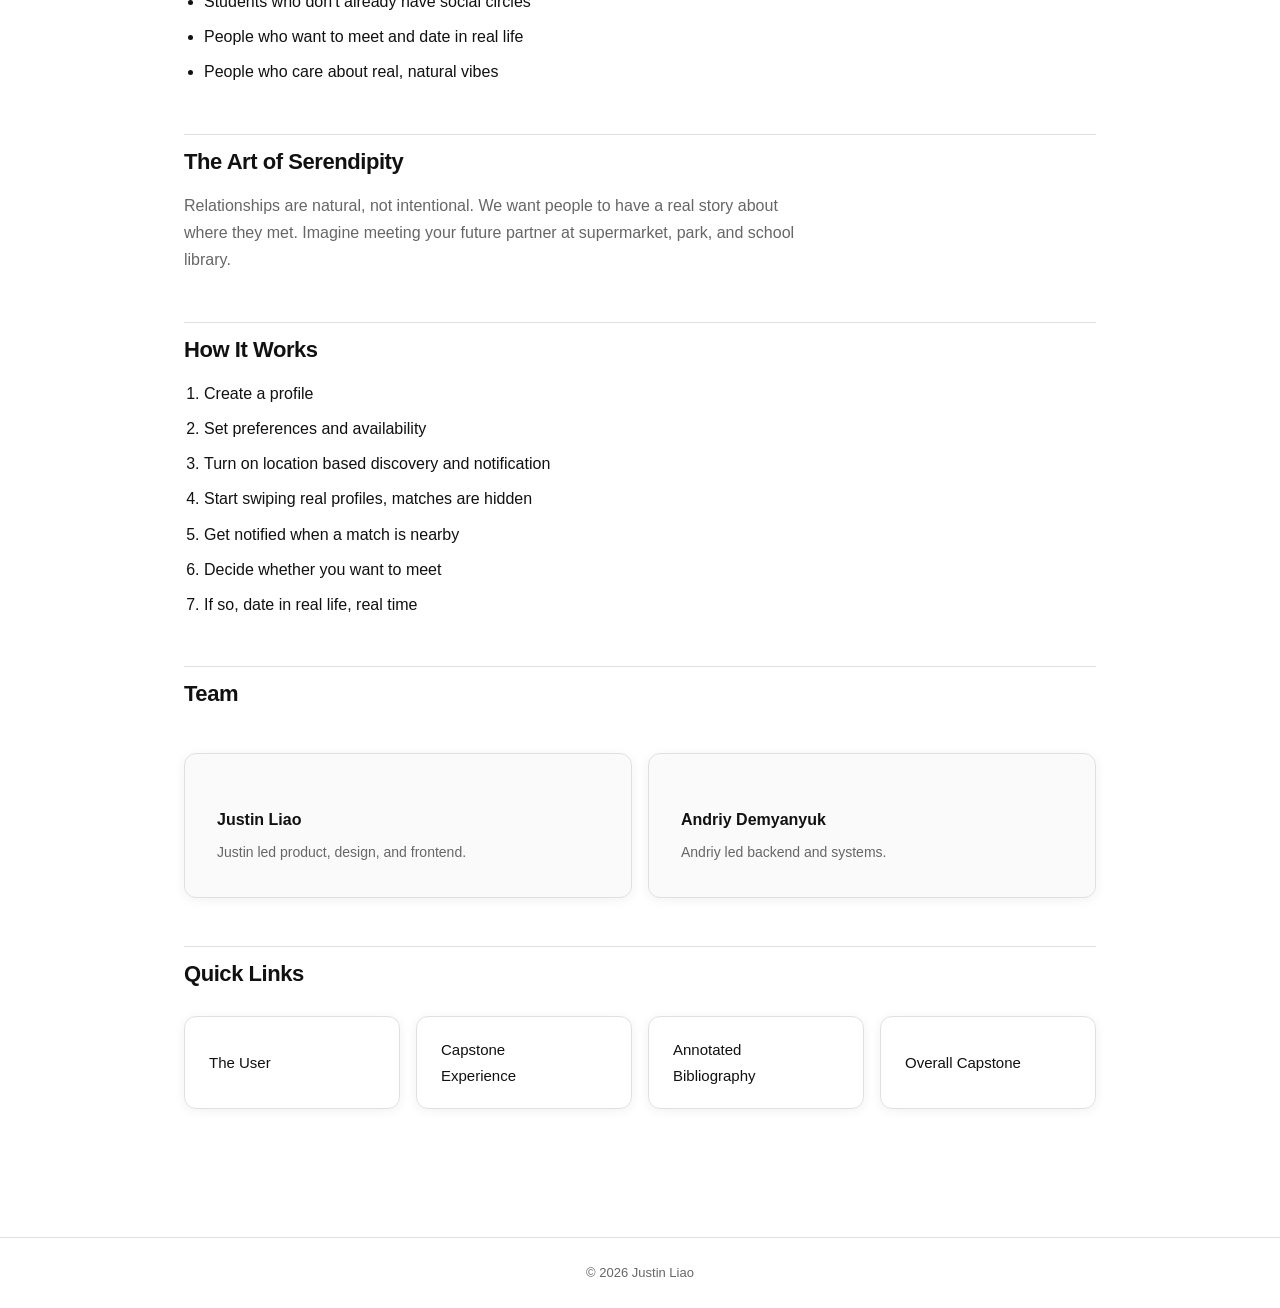
==== commit 654cf7a7: "v1.3 - Update 3" ====
--- a/index.html
+++ b/index.html
@@ -128,6 +128,7 @@
         <figcaption>Figure 1. Serene prototype: home, onboarding, map, match flow.</figcaption>
       </figure>
 
+      <!-- COPY LOCK START: canonical -->
       <section class="content-section fade-in">
         <h2>The Dating App Fatigue</h2>
         <ul class="tight-bullets">
@@ -149,11 +150,21 @@
       </section>
 
       <section class="content-section fade-in">
+        <h2>Our Target Audience</h2>
+        <ul class="tight-bullets">
+          <li>College students ages 18 to 26</li>
+          <li>Students who don't already have social circles</li>
+          <li>People who want to meet and date in real life</li>
+          <li>People who care about real, natural vibes</li>
+        </ul>
+      </section>
+
+      <section class="content-section fade-in">
         <h2>The Art of Serendipity</h2>
         <p class="serendipity-lines">
-          “Relationships are natural, not intentional.” “We want people to
-          have a real story about where they met.” “Imagine meeting your
-          future partner at supermarket, park, and school library.”
+          Relationships are natural, not intentional. We want people to have
+          a real story about where they met. Imagine meeting your future
+          partner at supermarket, park, and school library.
         </p>
       </section>
 
@@ -169,17 +180,18 @@
           <li>If so, date in real life, real time</li>
         </ol>
       </section>
+      <!-- COPY LOCK END: canonical -->
 
       <section class="content-section fade-in">
         <h2>Team</h2>
         <div class="team-cards">
           <div class="snapshot-card">
             <h3>Justin Liao</h3>
-            <p>Product | Design | Frontend</p>
+            <p>Justin led product, design, and frontend.</p>
           </div>
           <div class="snapshot-card">
             <h3>Andriy Demyanyuk</h3>
-            <p>Product | Backend</p>
+            <p>Andriy led backend and systems.</p>
           </div>
         </div>
       </section>
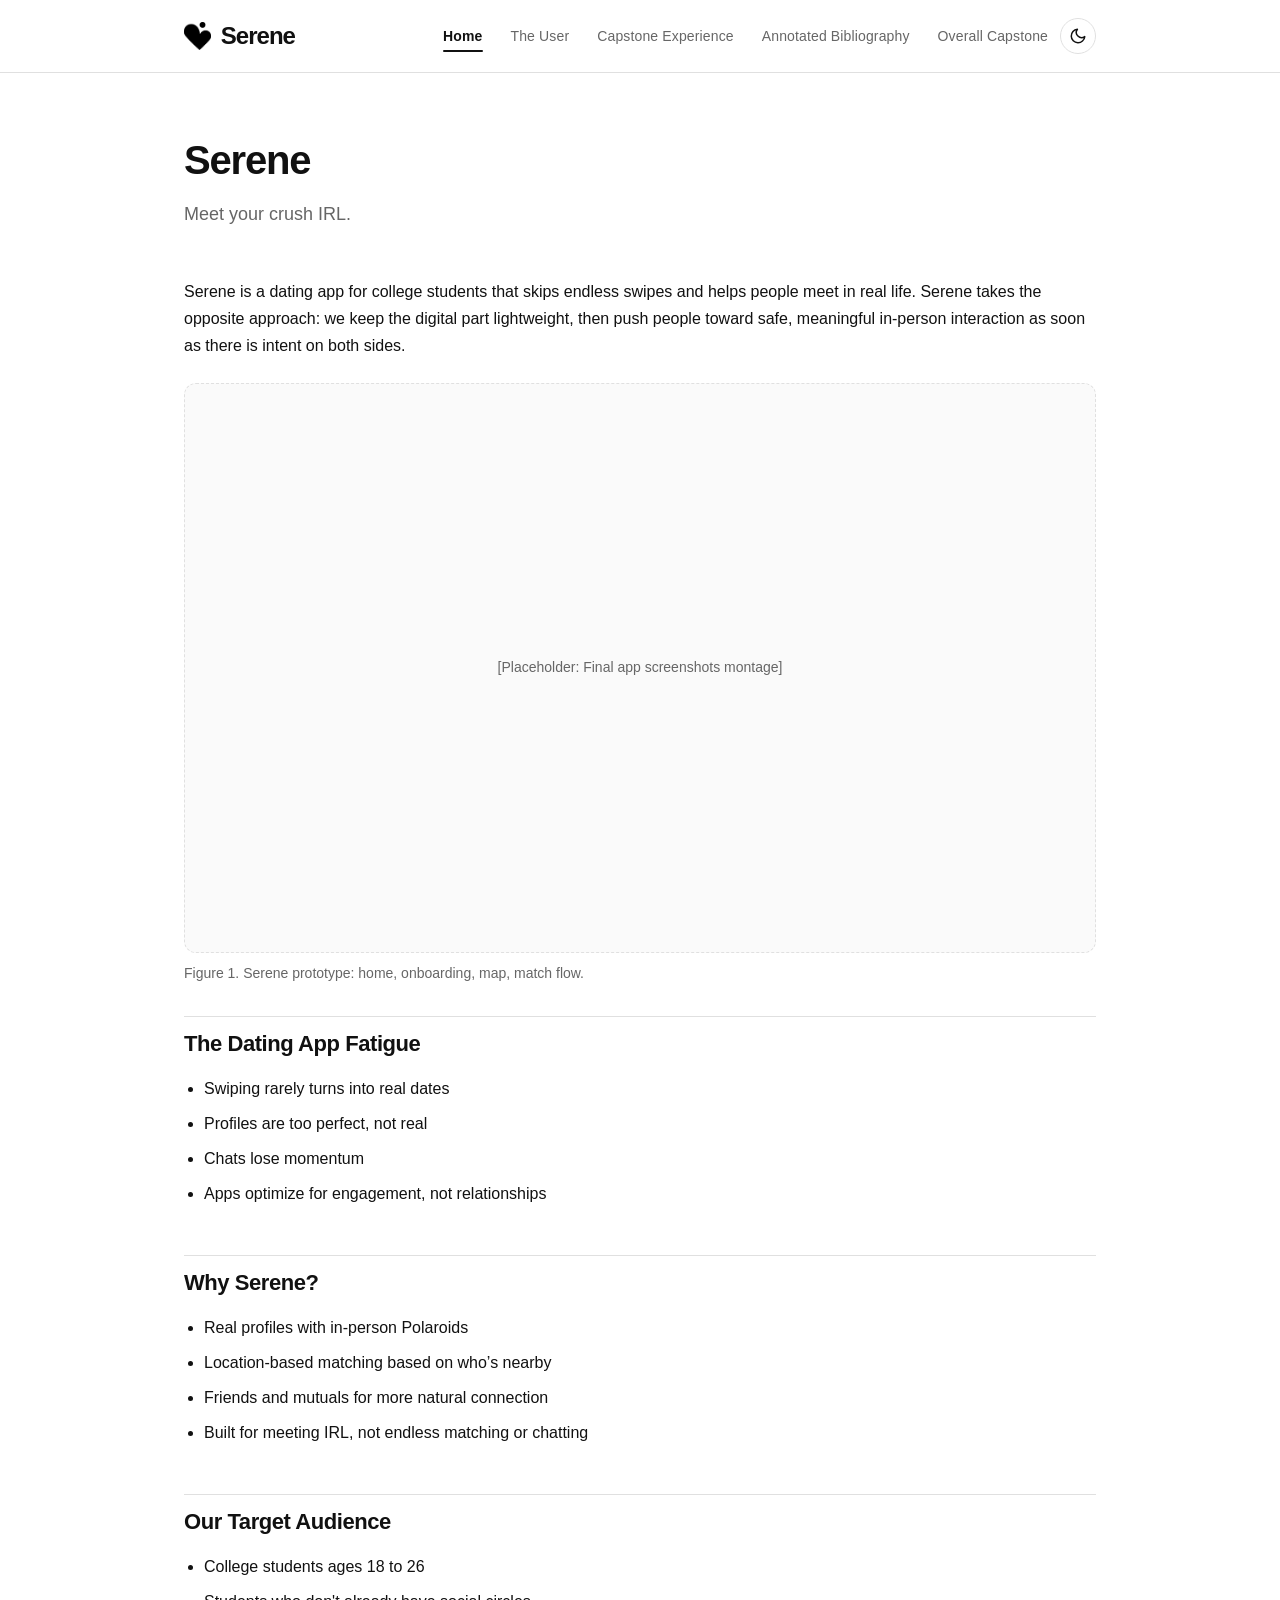
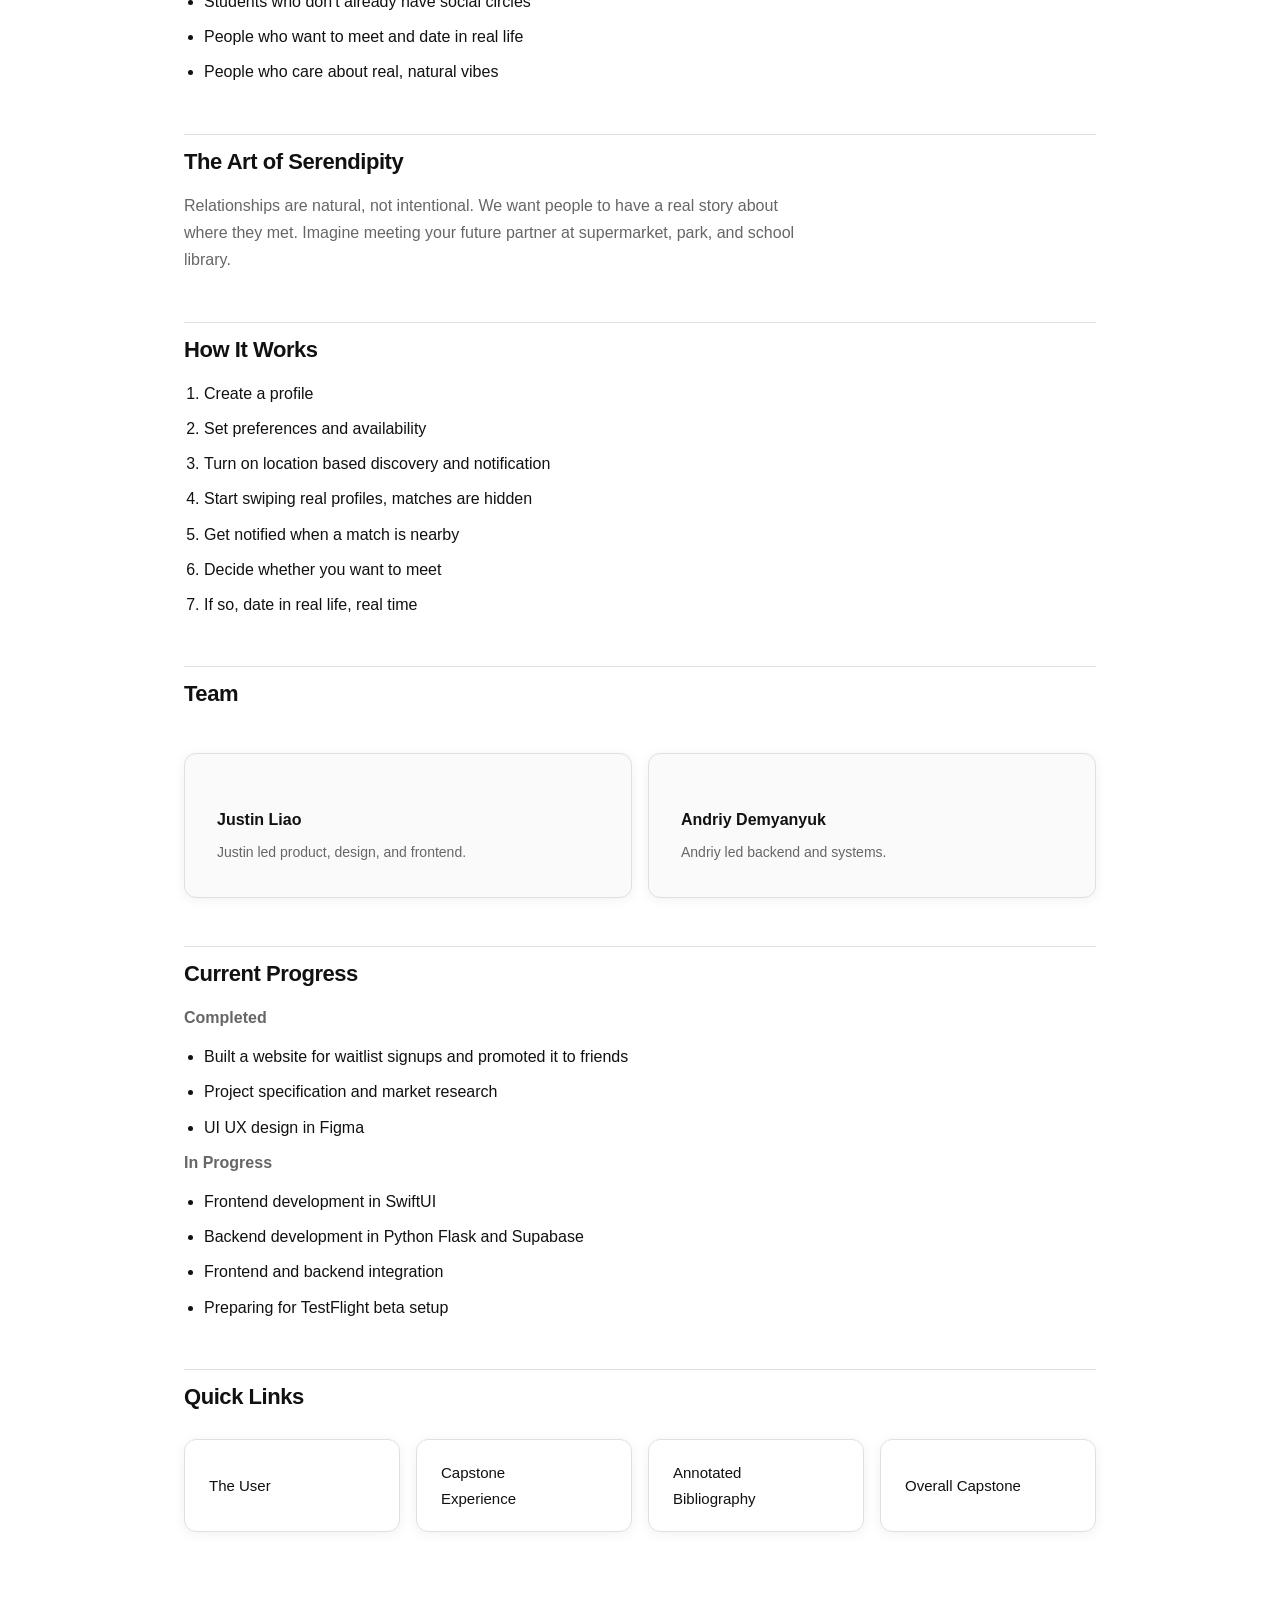
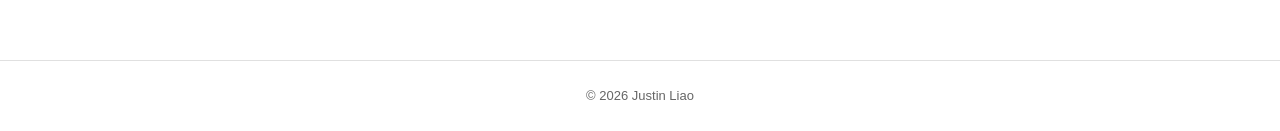
==== commit 1ce987f0: "v1.5 - Update 6" ====
--- a/index.html
+++ b/index.html
@@ -197,6 +197,23 @@
       </section>
 
       <section class="content-section fade-in">
+        <h2>Current Progress</h2>
+        <p><strong>Completed</strong></p>
+        <ul class="tight-bullets">
+          <li>Built a website for waitlist signups and promoted it to friends</li>
+          <li>Project specification and market research</li>
+          <li>UI UX design in Figma</li>
+        </ul>
+        <p><strong>In Progress</strong></p>
+        <ul class="tight-bullets">
+          <li>Frontend development in SwiftUI</li>
+          <li>Backend development in Python Flask and Supabase</li>
+          <li>Frontend and backend integration</li>
+          <li>Preparing for TestFlight beta setup</li>
+        </ul>
+      </section>
+
+      <section class="content-section fade-in">
         <h2>Quick Links</h2>
         <div class="quick-links">
           <a href="user.html" class="quick-link">
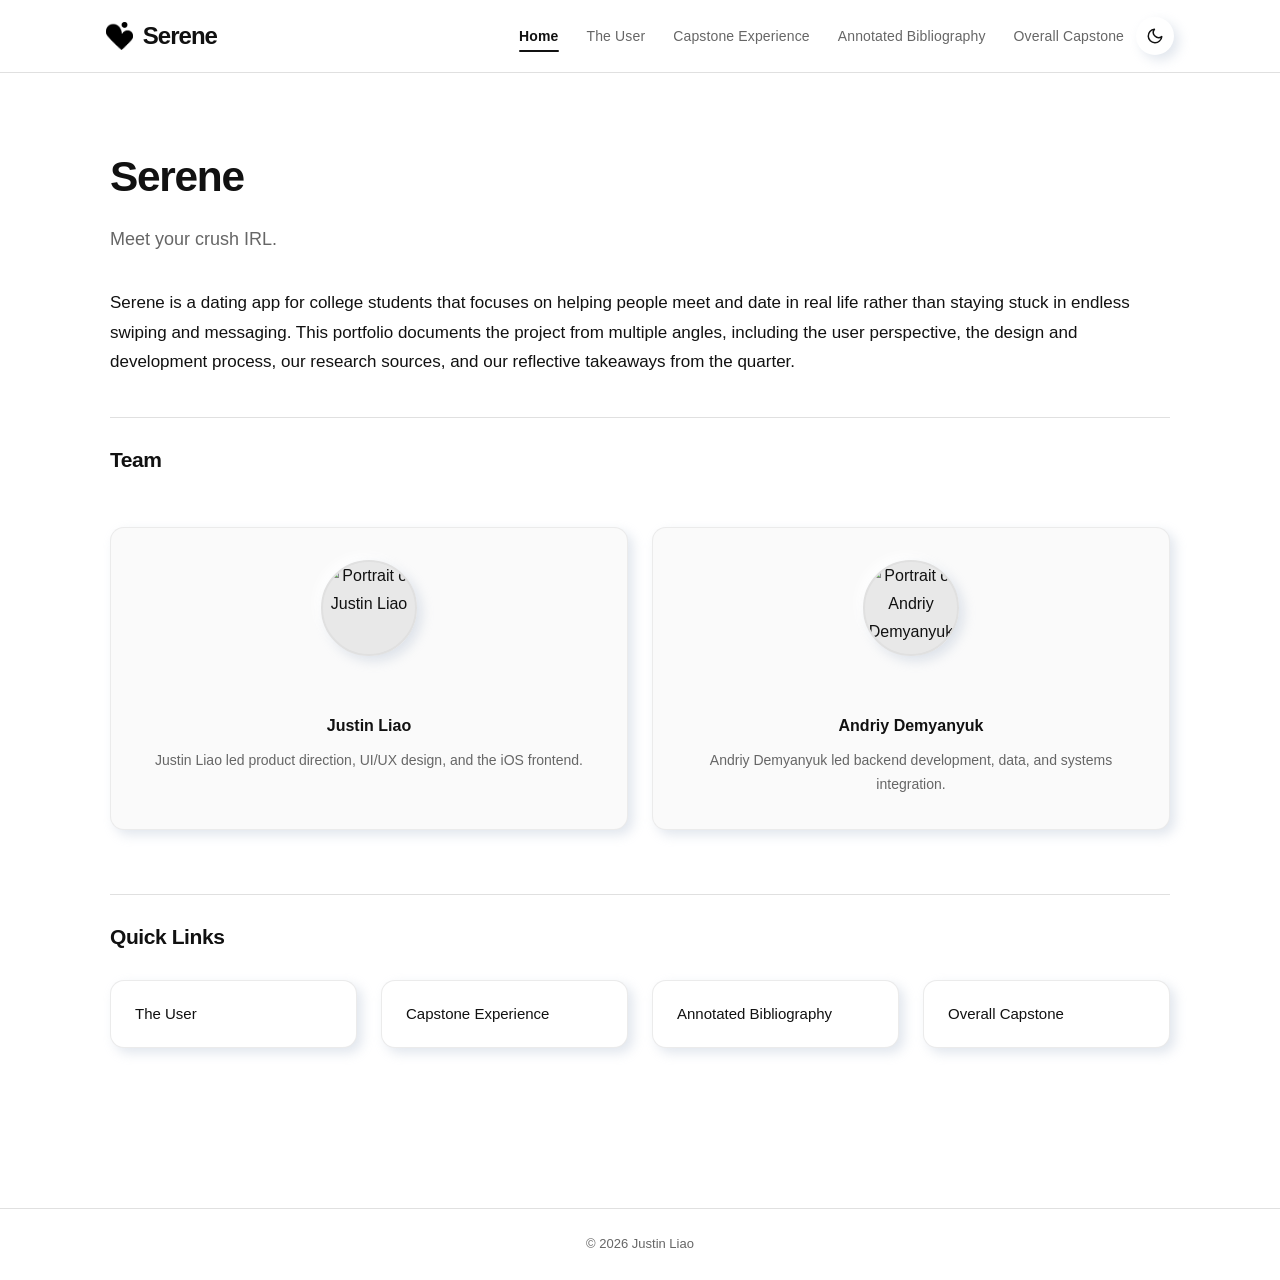
==== commit 30181305: "v1.6 - Last Update" ====
--- a/index.html
+++ b/index.html
@@ -112,105 +112,51 @@
 
     <!-- ========== Main Content ========== -->
     <main id="main" class="site-main">
-      <h1 class="page-title">Serene</h1>
-      <p class="page-intro">Meet your crush IRL.</p>
-      <p class="overview">
-        Serene is a dating app for college students that skips endless swipes
-        and helps people meet in real life. Serene takes the opposite
-        approach: we keep the digital part lightweight, then push people
-        toward safe, meaningful in-person interaction as soon as there is
-        intent on both sides.
+      <h1 class="page-title fade-in">Serene</h1>
+      <p class="page-intro fade-in">Meet your crush IRL.</p>
+      <p class="overview fade-in">
+        Serene is a dating app for college students
+        that focuses on helping people meet and date in real life rather than staying
+        stuck in endless swiping and messaging. This portfolio documents the
+        project from multiple angles, including the user perspective, the
+        design and development process, our research sources, and our
+        reflective takeaways from the quarter.
       </p>
-
-      <!-- IMAGE NEEDED: Final prototype screenshots montage. When provided, replace the placeholder div below with: <img src="assets/images/serene-fig-01-home-screens.png" alt="Serene prototype screenshots: home, onboarding, map, and match flow." loading="lazy"> -->
-      <figure class="artifact fade-in">
-        <div class="artifact-placeholder">[Placeholder: Final app screenshots montage]</div>
-        <figcaption>Figure 1. Serene prototype: home, onboarding, map, match flow.</figcaption>
-      </figure>
-
-      <!-- COPY LOCK START: canonical -->
-      <section class="content-section fade-in">
-        <h2>The Dating App Fatigue</h2>
-        <ul class="tight-bullets">
-          <li>Swiping rarely turns into real dates</li>
-          <li>Profiles are too perfect, not real</li>
-          <li>Chats lose momentum</li>
-          <li>Apps optimize for engagement, not relationships</li>
-        </ul>
-      </section>
-
-      <section class="content-section fade-in">
-        <h2>Why Serene?</h2>
-        <ul class="tight-bullets">
-          <li>Real profiles with in-person Polaroids</li>
-          <li>Location-based matching based on who’s nearby</li>
-          <li>Friends and mutuals for more natural connection</li>
-          <li>Built for meeting IRL, not endless matching or chatting</li>
-        </ul>
-      </section>
-
-      <section class="content-section fade-in">
-        <h2>Our Target Audience</h2>
-        <ul class="tight-bullets">
-          <li>College students ages 18 to 26</li>
-          <li>Students who don't already have social circles</li>
-          <li>People who want to meet and date in real life</li>
-          <li>People who care about real, natural vibes</li>
-        </ul>
-      </section>
-
-      <section class="content-section fade-in">
-        <h2>The Art of Serendipity</h2>
-        <p class="serendipity-lines">
-          Relationships are natural, not intentional. We want people to have
-          a real story about where they met. Imagine meeting your future
-          partner at supermarket, park, and school library.
-        </p>
-      </section>
-
-      <section class="content-section fade-in">
-        <h2>How It Works</h2>
-        <ol class="numbered-flow">
-          <li>Create a profile</li>
-          <li>Set preferences and availability</li>
-          <li>Turn on location based discovery and notification</li>
-          <li>Start swiping real profiles, matches are hidden</li>
-          <li>Get notified when a match is nearby</li>
-          <li>Decide whether you want to meet</li>
-          <li>If so, date in real life, real time</li>
-        </ol>
-      </section>
-      <!-- COPY LOCK END: canonical -->
 
       <section class="content-section fade-in">
         <h2>Team</h2>
         <div class="team-cards">
-          <div class="snapshot-card">
+          <div class="snapshot-card snapshot-card--team">
+            <div class="team-card-profile">
+              <img
+                class="team-card-avatar"
+                src="https://media.licdn.com/dms/image/v2/D5603AQH3xfsZyU3AAg/profile-displayphoto-scale_400_400/B56Zywa7phKAAk-/0/1772486378670?e=1775692800&amp;v=beta&amp;t=bcoYPuMpimijzLy0rIXam9NTrfQZ2qkJAGsjS6b_CwM"
+                alt="Portrait of Justin Liao"
+                width="96"
+                height="96"
+                loading="lazy"
+                decoding="async"
+              />
+            </div>
             <h3>Justin Liao</h3>
-            <p>Justin led product, design, and frontend.</p>
+            <p>Justin Liao led product direction, UI/UX design, and the iOS frontend.</p>
           </div>
-          <div class="snapshot-card">
+          <div class="snapshot-card snapshot-card--team">
+            <div class="team-card-profile">
+              <img
+                class="team-card-avatar"
+                src="https://media.licdn.com/dms/image/v2/D5603AQFHRWWk6v7FYw/profile-displayphoto-shrink_800_800/profile-displayphoto-shrink_800_800/0/1726642597138?e=1775692800&amp;v=beta&amp;t=pCDR9u2AKUEZuCE-yR7mSEep4112bl4pi_DNUpAFxzI"
+                alt="Portrait of Andriy Demyanyuk"
+                width="96"
+                height="96"
+                loading="lazy"
+                decoding="async"
+              />
+            </div>
             <h3>Andriy Demyanyuk</h3>
-            <p>Andriy led backend and systems.</p>
+            <p>Andriy Demyanyuk led backend development, data, and systems integration.</p>
           </div>
         </div>
-      </section>
-
-      <section class="content-section fade-in">
-        <h2>Current Progress</h2>
-        <p><strong>Completed</strong></p>
-        <ul class="tight-bullets">
-          <li>Built a website for waitlist signups and promoted it to friends</li>
-          <li>Project specification and market research</li>
-          <li>UI UX design in Figma</li>
-        </ul>
-        <p><strong>In Progress</strong></p>
-        <ul class="tight-bullets">
-          <li>Frontend development in SwiftUI</li>
-          <li>Backend development in Python Flask and Supabase</li>
-          <li>Frontend and backend integration</li>
-          <li>Preparing for TestFlight beta setup</li>
-        </ul>
       </section>
 
       <section class="content-section fade-in">
--- a/assets/css/styles.css
+++ b/assets/css/styles.css
@@ -27,9 +27,34 @@
   --font-stack:
     -apple-system, BlinkMacSystemFont, "SF Pro Display", "Segoe UI", Roboto,
     Helvetica, Arial, sans-serif, "Apple Color Emoji", "Segoe UI Emoji";
-  --max-width: 960px;
+  --max-width: 1140px;
   --nav-height: 72px;
   --transition-base: 0.3s cubic-bezier(0.25, 0.46, 0.45, 0.94);
+  /* Vertical rhythm — simple, breathable layout */
+  --space-xs: 0.5rem;
+  --space-sm: 1rem;
+  --space-md: 1.5rem;
+  --space-lg: 2.5rem;
+  --space-xl: 4rem;
+  --prose-line: 1.75;
+  /* Inline & text links */
+  --link: #0a58ca;
+  --link-hover: #063a8a;
+  --link-border: rgba(10, 88, 202, 0.38);
+  --link-chip-bg: rgba(10, 88, 202, 0.07);
+  --link-chip-bg-hover: rgba(10, 88, 202, 0.13);
+  --link-focus-ring: rgba(10, 88, 202, 0.45);
+  /* Neumorphic + glow (light) — soft dual shadows + accent for hovers */
+  --shadow-neu-flat:
+    5px 5px 12px rgba(163, 177, 198, 0.32), -5px -5px 12px rgba(255, 255, 255, 0.95);
+  --shadow-neu-raised:
+    7px 7px 16px rgba(163, 177, 198, 0.38), -4px -4px 10px rgba(255, 255, 255, 1);
+  --shadow-neu-hover:
+    8px 8px 20px rgba(163, 177, 198, 0.42), 0 0 28px rgba(10, 88, 202, 0.12);
+  --glow-accent-soft: rgba(10, 88, 202, 0.12);
+  --glow-accent-mid: rgba(10, 88, 202, 0.32);
+  --glow-accent-strong: rgba(10, 88, 202, 0.18);
+  --transition-bounce: 0.38s cubic-bezier(0.34, 1.3, 0.64, 1);
 }
 
 /* --- Dark Theme --- */
@@ -44,6 +69,23 @@
   --header-bg: rgba(10, 10, 10, 0.96);
   --shadow-card: 0 2px 12px rgba(0, 0, 0, 0.3);
   --shadow-card-hover: 0 8px 30px rgba(0, 0, 0, 0.5);
+  --link: #6ea8fe;
+  --link-hover: #a8c8ff;
+  --link-border: rgba(110, 168, 254, 0.42);
+  --link-chip-bg: rgba(110, 168, 254, 0.1);
+  --link-chip-bg-hover: rgba(110, 168, 254, 0.18);
+  --link-focus-ring: rgba(110, 168, 254, 0.55);
+  /* Neumorphic + glow (dark) */
+  --shadow-neu-flat:
+    6px 6px 18px rgba(0, 0, 0, 0.65), -2px -2px 10px rgba(255, 255, 255, 0.03);
+  --shadow-neu-raised:
+    8px 8px 22px rgba(0, 0, 0, 0.72), -2px -2px 12px rgba(255, 255, 255, 0.04);
+  --shadow-neu-hover:
+    10px 10px 28px rgba(0, 0, 0, 0.78), 0 0 36px rgba(110, 168, 254, 0.14);
+  --glow-accent-soft: rgba(110, 168, 254, 0.14);
+  --glow-accent-mid: rgba(110, 168, 254, 0.4);
+  --glow-accent-strong: rgba(110, 168, 254, 0.22);
+  --transition-bounce: 0.38s cubic-bezier(0.34, 1.3, 0.64, 1);
 }
 
 html {
@@ -56,7 +98,7 @@
   font-family: var(--font-stack);
   color: var(--color-text);
   background: var(--color-bg);
-  line-height: 1.7;
+  line-height: var(--prose-line);
   -webkit-font-smoothing: antialiased;
   -moz-osx-font-smoothing: grayscale;
   transition:
@@ -103,7 +145,7 @@
   justify-content: space-between;
   max-width: var(--max-width);
   margin: 0 auto;
-  padding: 0 24px;
+  padding: 0 clamp(20px, 4vw, 36px);
   height: var(--nav-height);
 }
 
@@ -125,7 +167,8 @@
 
 .site-title:hover {
   color: var(--color-hover);
-  opacity: 0.85;
+  opacity: 0.92;
+  filter: drop-shadow(0 0 14px var(--glow-accent-soft));
 }
 
 /* --- Logo image --- */
@@ -163,27 +206,33 @@
 
 /* --- Theme Toggle Button --- */
 .theme-toggle {
-  background: none;
-  border: 1px solid var(--color-border);
+  background: var(--color-bg);
+  border: none;
   border-radius: 50%;
-  width: 36px;
-  height: 36px;
+  width: 38px;
+  height: 38px;
   display: flex;
   align-items: center;
   justify-content: center;
   cursor: pointer;
   color: var(--color-text);
-  transition:
-    border-color var(--transition-base),
-    background var(--transition-base),
-    transform 0.2s;
+  box-shadow: var(--shadow-neu-flat);
+  transition:
+    box-shadow var(--transition-bounce),
+    transform var(--transition-bounce),
+    filter var(--transition-base);
   flex-shrink: 0;
 }
 
 .theme-toggle:hover {
-  border-color: var(--color-text);
-  background: var(--color-surface);
-  transform: rotate(15deg);
+  box-shadow: var(--shadow-neu-hover);
+  transform: rotate(18deg) scale(1.06);
+  filter: drop-shadow(0 0 12px var(--glow-accent-soft));
+}
+
+.theme-toggle:active {
+  box-shadow: var(--shadow-neu-flat);
+  transform: rotate(12deg) scale(0.98);
 }
 
 .theme-toggle:focus-visible {
@@ -230,7 +279,10 @@
   text-decoration: none;
   padding: 6px 0;
   letter-spacing: 0.01em;
-  transition: color var(--transition-base);
+  transition:
+    color var(--transition-base),
+    text-shadow var(--transition-base),
+    filter var(--transition-base);
 }
 
 .nav-list a::before {
@@ -240,7 +292,7 @@
   left: 50%;
   width: 0;
   height: 2px;
-  background: var(--color-accent);
+  background: var(--link);
   transition:
     width var(--transition-base),
     left var(--transition-base);
@@ -250,11 +302,13 @@
 .nav-list a:hover::before {
   width: 100%;
   left: 0;
+  box-shadow: 0 0 12px var(--glow-accent-mid);
 }
 
 .nav-list a:hover,
 .nav-list a:focus-visible {
-  color: var(--color-text);
+  color: var(--link);
+  text-shadow: 0 0 20px var(--glow-accent-soft);
 }
 
 /* Active page indicator */
@@ -276,7 +330,7 @@
 
 /* Focus ring for keyboard navigation */
 .nav-list a:focus-visible {
-  outline: 2px solid var(--color-text);
+  outline: 2px solid var(--link-focus-ring);
   outline-offset: 4px;
   border-radius: 2px;
 }
@@ -308,8 +362,48 @@
 .site-main {
   max-width: var(--max-width);
   margin: 0 auto;
-  padding: 64px 24px 80px;
+  padding: clamp(3rem, 8vw, 5rem) clamp(20px, 4vw, 40px)
+    clamp(4rem, 10vw, 6rem);
   min-height: calc(100vh - var(--nav-height) - 80px);
+}
+
+/* --- Content links: prose, bibliography, form links (not cards / nav / back) --- */
+.site-main p:not(.back-link) a:not(.quick-link):not(.reflection-link) {
+  color: var(--link);
+  text-decoration: none;
+  font-weight: 500;
+  border-bottom: 1px solid var(--link-border);
+  padding-bottom: 0.1em;
+  transition:
+    color 0.2s ease,
+    border-color 0.2s ease,
+    background-color 0.2s ease;
+}
+
+.site-main p:not(.back-link) a:not(.quick-link):not(.reflection-link):hover {
+  color: var(--link-hover);
+  border-bottom-color: var(--link-hover);
+}
+
+.site-main p:not(.back-link) a:not(.quick-link):not(.reflection-link):focus-visible {
+  outline: 2px solid var(--link-focus-ring);
+  outline-offset: 3px;
+  border-bottom-color: transparent;
+  border-radius: 3px;
+}
+
+/* External URLs: small affordance (no HTML change) */
+.site-main
+  p:not(.back-link)
+  a[target="_blank"]:not(.quick-link):not(.reflection-link)::after {
+  content: " ↗";
+  font-size: 0.68em;
+  font-weight: 700;
+  opacity: 0.55;
+  text-decoration: none;
+  border: 0;
+  margin-left: 0.12em;
+  white-space: nowrap;
 }
 
 /* --- Scroll-reveal animation --- */
@@ -336,56 +430,94 @@
 .fade-in:nth-child(4) {
   transition-delay: 0.24s;
 }
+.fade-in:nth-child(5) {
+  transition-delay: 0.32s;
+}
+.fade-in:nth-child(6) {
+  transition-delay: 0.4s;
+}
+.fade-in:nth-child(7) {
+  transition-delay: 0.48s;
+}
+.fade-in:nth-child(8) {
+  transition-delay: 0.56s;
+}
 
 .page-title {
-  font-size: 2.5rem;
+  font-size: clamp(1.85rem, 4vw, 2.65rem);
   font-weight: 700;
   letter-spacing: -0.03em;
-  line-height: 1.15;
-  margin-bottom: 16px;
+  line-height: 1.12;
+  margin-bottom: var(--space-md);
 }
 
 .page-intro {
   font-size: 1.125rem;
   color: var(--color-muted);
-  max-width: 640px;
-  margin-bottom: 48px;
+  max-width: none;
+  width: 100%;
+  margin-bottom: var(--space-lg);
+  line-height: var(--prose-line);
+}
+
+/* Landing / hero copy after tagline */
+.overview {
+  font-size: 1.0625rem;
+  color: var(--color-text);
+  line-height: var(--prose-line);
+  margin-bottom: var(--space-md);
+  max-width: none;
 }
 
 /* --- Section --- */
 .content-section {
-  margin-bottom: 48px;
+  margin-bottom: var(--space-xl);
 }
 
 .content-section h2 {
-  font-size: 1.375rem;
+  font-size: 1.3125rem;
   font-weight: 600;
   letter-spacing: -0.02em;
-  margin-bottom: 12px;
-  padding-top: 8px;
+  margin-bottom: var(--space-md);
+  margin-top: 0;
+  padding-top: var(--space-md);
   border-top: 1px solid var(--color-border);
 }
 
 .content-section h3 {
   font-size: 1.125rem;
   font-weight: 600;
-  margin-top: 20px;
-  margin-bottom: 8px;
+  margin-top: var(--space-lg);
+  margin-bottom: var(--space-sm);
   color: var(--color-text);
 }
 
 .content-section p {
-  color: var(--color-muted);
-  max-width: 640px;
+  color: var(--color-text);
+  max-width: none;
+  width: 100%;
+  margin-bottom: var(--space-md);
+  line-height: var(--prose-line);
   transition: color var(--transition-base);
+}
+
+.content-section p:last-child {
+  margin-bottom: 0;
+}
+
+/* Nested cards: avoid double vertical rhythm from section paragraph rules */
+.content-section .team-cards p,
+.content-section .reflection-cards p,
+.content-section .reflection-card p {
+  margin-bottom: 0;
 }
 
 /* --- Quick Links (Landing Page) --- */
 .quick-links {
   display: grid;
-  grid-template-columns: repeat(auto-fit, minmax(200px, 1fr));
-  gap: 16px;
-  margin-top: 24px;
+  grid-template-columns: repeat(auto-fit, minmax(220px, 1fr));
+  gap: var(--space-md);
+  margin-top: var(--space-md);
 }
 
 .quick-link {
@@ -393,27 +525,27 @@
   align-items: center;
   gap: 12px;
   padding: 20px 24px;
-  border: 1px solid var(--color-border);
-  border-radius: 12px;
+  border: 1px solid color-mix(in srgb, var(--color-border) 65%, transparent);
+  border-radius: 14px;
   text-decoration: none;
   color: var(--color-text);
   font-weight: 500;
   font-size: 0.9375rem;
   background: var(--color-bg);
-  box-shadow: var(--shadow-card);
+  box-shadow: var(--shadow-neu-flat);
   transition:
     border-color var(--transition-base),
     background var(--transition-base),
-    box-shadow var(--transition-base),
-    transform 0.2s;
+    box-shadow var(--transition-bounce),
+    transform var(--transition-bounce);
 }
 
 .quick-link:hover,
 .quick-link:focus-visible {
-  border-color: var(--color-accent);
+  border-color: color-mix(in srgb, var(--link) 35%, var(--color-border));
   background: var(--color-surface);
-  box-shadow: var(--shadow-card-hover);
-  transform: translateY(-3px);
+  box-shadow: var(--shadow-neu-hover);
+  transform: translateY(-4px) scale(1.01);
 }
 
 .quick-link:focus-visible {
@@ -440,18 +572,21 @@
 .snapshot-card {
   margin-top: 24px;
   padding: 32px;
-  border: 1px solid var(--color-border);
-  border-radius: 12px;
+  border: 1px solid color-mix(in srgb, var(--color-border) 55%, transparent);
+  border-radius: 14px;
   background: var(--color-surface);
-  box-shadow: var(--shadow-card);
-  transition:
-    box-shadow var(--transition-base),
+  box-shadow: var(--shadow-neu-flat);
+  transition:
+    box-shadow var(--transition-bounce),
     border-color var(--transition-base),
-    background var(--transition-base);
+    background var(--transition-base),
+    transform var(--transition-bounce);
 }
 
 .snapshot-card:hover {
-  box-shadow: var(--shadow-card-hover);
+  box-shadow: var(--shadow-neu-hover);
+  transform: translateY(-2px);
+  border-color: color-mix(in srgb, var(--link) 22%, var(--color-border));
 }
 
 .snapshot-card h3 {
@@ -467,20 +602,29 @@
 
 /* --- Index: overview, bullets, flow, team --- */
 .page-intro + .overview {
-  margin-top: 0;
-  margin-bottom: 24px;
+  margin-top: calc(var(--space-sm) * -0.5);
+  margin-bottom: var(--space-lg);
 }
 
 .tight-bullets,
 .numbered-flow {
   list-style-position: outside;
-  padding-left: 1.25rem;
-  margin: 12px 0 0;
+  padding-left: 1.35rem;
+  margin: var(--space-md) 0 var(--space-md);
+  max-width: none;
+  color: var(--color-text);
+  line-height: var(--prose-line);
 }
 
 .tight-bullets li,
 .numbered-flow li {
-  margin-bottom: 8px;
+  margin-bottom: var(--space-sm);
+  padding-left: 0.35rem;
+}
+
+.tight-bullets li:last-child,
+.numbered-flow li:last-child {
+  margin-bottom: 0;
 }
 
 .numbered-flow {
@@ -490,45 +634,203 @@
 .team-cards {
   display: grid;
   grid-template-columns: repeat(auto-fit, minmax(260px, 1fr));
-  gap: 16px;
-  margin-top: 16px;
+  gap: var(--space-md);
+  margin-top: var(--space-md);
+}
+
+/* Team profile photos (index) */
+.snapshot-card--team {
+  display: flex;
+  flex-direction: column;
+  align-items: center;
+  text-align: center;
+}
+
+.team-card-profile {
+  margin-bottom: var(--space-sm);
+}
+
+.team-card-avatar {
+  width: 96px;
+  height: 96px;
+  border-radius: 50%;
+  object-fit: cover;
+  border: 2px solid var(--color-border);
+  background: color-mix(in srgb, var(--color-muted) 12%, transparent);
+  display: block;
+  margin-inline: auto;
+  box-shadow: var(--shadow-neu-flat);
+  transition:
+    box-shadow var(--transition-bounce),
+    transform var(--transition-bounce);
+}
+
+.snapshot-card--team:hover .team-card-avatar {
+  box-shadow: var(--shadow-neu-hover);
+  transform: scale(1.04);
 }
 
 /* --- Overall Capstone hub: reflection cards + back link --- */
 .reflection-cards {
   display: grid;
   grid-template-columns: repeat(auto-fit, minmax(280px, 1fr));
-  gap: 20px;
-  margin-top: 16px;
+  gap: var(--space-md);
+  margin-top: var(--space-md);
 }
 
 .reflection-card {
   display: flex;
   flex-direction: column;
   gap: 12px;
+  height: 100%;
+  align-items: stretch;
+}
+
+/* CTA: don’t stretch full card width (flex default); keep label centered in pill */
+.reflection-card .reflection-link {
+  align-self: center;
+  width: fit-content;
+  max-width: 100%;
+  box-sizing: border-box;
+  text-align: center;
+}
+
+/* Push CTA to bottom when cards share a row (equal-height grid) */
+.reflection-card p:last-of-type {
+  flex-grow: 1;
+  margin-bottom: 0;
+}
+
+/* --- Overall Capstone: spacing & rhythm (hub + Justin/Andriy reflections) --- */
+.site-main--overall-hub > .page-intro {
+  margin-bottom: var(--space-lg);
+}
+
+.site-main--overall-hub > p.fade-in:not(.page-intro) {
+  margin-bottom: var(--space-xl);
+  line-height: var(--prose-line);
+  color: var(--color-text);
+}
+
+.site-main--overall-hub .content-section h2 {
+  margin-bottom: var(--space-lg);
+}
+
+.site-main--overall-hub .reflection-cards {
+  gap: var(--space-lg);
+  margin-top: var(--space-lg);
+}
+
+.site-main--overall-hub .reflection-card {
+  gap: var(--space-md);
+  padding: calc(var(--space-md) + 4px) calc(var(--space-lg) - 4px)
+    calc(var(--space-lg) + 4px);
+}
+
+.site-main--overall-hub .reflection-card h3 {
+  margin-top: 0;
+  margin-bottom: var(--space-sm);
+  line-height: 1.35;
+  font-size: 1.0625rem;
+}
+
+.site-main--overall-hub .reflection-card p {
+  line-height: var(--prose-line);
+  margin-bottom: 0;
+  font-size: 0.9375rem;
+}
+
+.site-main--overall-hub .reflection-card .reflection-link {
+  margin-top: var(--space-md);
+  /* Slightly calmer than full neu so the CTA reads centered, not “dragged” */
+  box-shadow: var(--shadow-card);
+}
+
+.site-main--overall-hub .reflection-card .reflection-link:hover,
+.site-main--overall-hub .reflection-card .reflection-link:focus-visible {
+  box-shadow: var(--shadow-card-hover), 0 0 20px var(--glow-accent-soft);
+}
+
+.site-main--overall-hub .reflection-note {
+  margin-top: var(--space-xl);
+  padding-top: var(--space-lg);
+  border-top: 1px solid var(--color-border);
+  line-height: var(--prose-line);
+}
+
+/* Personal reflection pages (Justin / Andriy): breathable paragraphs */
+.site-main--reflection p.back-link {
+  margin-bottom: var(--space-lg);
+}
+
+.site-main--reflection .page-title {
+  margin-bottom: var(--space-xl);
+  padding-bottom: var(--space-sm);
+  border-bottom: 1px solid var(--color-border);
+}
+
+.site-main--reflection .content-section {
+  margin-bottom: calc(var(--space-xl) + var(--space-md));
+}
+
+.site-main--reflection .content-section:last-of-type {
+  margin-bottom: var(--space-lg);
+}
+
+.site-main--reflection .content-section h2 {
+  margin-bottom: var(--space-lg);
+  padding-top: var(--space-lg);
+  line-height: 1.3;
+}
+
+.site-main--reflection .content-section:first-of-type h2 {
+  padding-top: var(--space-md);
+}
+
+.site-main--reflection .content-section h2 + p {
+  margin-top: 0;
+}
+
+.site-main--reflection .content-section p {
+  margin-bottom: var(--space-lg);
+  line-height: calc(var(--prose-line) + 0.08);
+  max-width: 68ch;
+}
+
+.site-main--reflection .content-section p:last-child {
+  margin-bottom: 0;
 }
 
 .reflection-link {
-  display: inline-block;
+  display: inline-flex;
+  align-items: center;
+  justify-content: center;
   margin-top: 8px;
-  padding: 10px 18px;
+  padding: 10px 22px;
   font-size: 0.875rem;
   font-weight: 500;
   color: var(--color-bg);
   background: var(--color-text);
   border: 1px solid var(--color-text);
-  border-radius: 8px;
+  border-radius: 10px;
   text-decoration: none;
+  box-shadow: var(--shadow-neu-flat);
   transition:
     background var(--transition-base),
     color var(--transition-base),
-    border-color var(--transition-base);
+    border-color var(--transition-base),
+    box-shadow var(--transition-bounce),
+    transform var(--transition-bounce);
 }
 
 .reflection-link:hover,
 .reflection-link:focus-visible {
   color: var(--color-text);
-  background: transparent;
+  background: color-mix(in srgb, var(--color-surface) 88%, var(--color-bg));
+  border-color: var(--link);
+  box-shadow:
+    var(--shadow-neu-raised), 0 0 24px var(--glow-accent-soft);
+  transform: translateY(-2px) scale(1.02);
 }
 
 .reflection-link:focus-visible {
@@ -537,37 +839,70 @@
 }
 
 .reflection-note {
-  margin-top: 24px;
-  font-size: 0.875rem;
-  color: var(--color-muted);
-  max-width: 560px;
-}
-
-.back-link-wrap {
-  margin-bottom: 24px;
-}
-
-.back-link {
+  margin-top: var(--space-lg);
   font-size: 0.9375rem;
   color: var(--color-muted);
-  text-decoration: none;
-  transition: color var(--transition-base);
-}
-
-.back-link:hover,
-.back-link:focus-visible {
-  color: var(--color-text);
-}
-
-.back-link:focus-visible {
-  outline: 2px solid var(--color-text);
-  outline-offset: 2px;
+  max-width: none;
+  line-height: var(--prose-line);
+}
+
+.back-link-wrap {
+  margin-bottom: var(--space-md);
+}
+
+p.back-link {
+  margin-bottom: var(--space-md);
+}
+
+.site-main p.back-link a {
+  font-size: 0.9375rem;
+  font-weight: 500;
+  color: var(--color-muted);
+  border-bottom-color: transparent;
+}
+
+.site-main p.back-link a:hover {
+  color: var(--link);
+  border-bottom-color: var(--link-border);
+}
+
+.site-main p.back-link a:focus-visible {
+  outline: 2px solid var(--link-focus-ring);
+  outline-offset: 3px;
+  border-bottom-color: transparent;
+  border-radius: 3px;
+}
+
+.site-main p.back-link a::before {
+  content: "← ";
+  font-weight: 600;
+  opacity: 0.55;
+  margin-right: 0.1em;
 }
 
 /* --- Annotated Bibliography --- */
 .theme-annotation {
-  margin-bottom: 16px;
-  max-width: 60ch;
+  margin-bottom: var(--space-md);
+  max-width: none;
+  line-height: var(--prose-line);
+  color: var(--color-text);
+}
+
+.bib-entry {
+  margin-bottom: var(--space-md);
+  max-width: none;
+  font-size: 0.9375rem;
+  line-height: var(--prose-line);
+  color: var(--color-text);
+}
+
+.bib-entry a {
+  word-break: break-word;
+  overflow-wrap: anywhere;
+}
+
+.content-section .bib-entry:last-child {
+  margin-bottom: 0;
 }
 
 .bib-list {
@@ -591,12 +926,21 @@
 }
 
 .note-box {
-  margin-top: 40px;
-  padding: 20px 24px;
-  border: 1px solid var(--color-border);
+  margin-top: var(--space-xl);
+  padding: var(--space-md) var(--space-lg);
+  border: 1px solid color-mix(in srgb, var(--color-border) 60%, transparent);
   background: var(--color-surface);
-  border-radius: 8px;
-  max-width: 560px;
+  border-radius: 14px;
+  max-width: none;
+  box-shadow: var(--shadow-neu-flat);
+  transition:
+    box-shadow var(--transition-bounce),
+    border-color var(--transition-base);
+}
+
+.note-box:hover {
+  box-shadow: var(--shadow-neu-raised);
+  border-color: color-mix(in srgb, var(--link) 18%, var(--color-border));
 }
 
 .note-box p {
@@ -674,7 +1018,7 @@
 
 /* --- Artifact figures (Capstone Experience) --- */
 .site-main figure {
-  margin: 24px 0 32px;
+  margin: var(--space-lg) 0 var(--space-lg);
   max-width: 100%;
 }
 
@@ -686,13 +1030,51 @@
   display: block;
 }
 
+/* Large diagrams: capped width, centered, horizontal scroll on small screens */
+.artifact-diagram-scroll {
+  max-width: 480px;
+  margin-left: auto;
+  margin-right: auto;
+  overflow-x: auto;
+  -webkit-overflow-scrolling: touch;
+}
+
+.site-main figure .artifact-image--large-diagram {
+  width: 100%;
+  max-width: 480px;
+  height: auto;
+  margin-left: auto;
+  margin-right: auto;
+  display: block;
+}
+
+/* MVP requirements screenshot: slightly narrower than full content width */
+.site-main figure .artifact-image--mvp {
+  width: 100%;
+  max-width: 720px;
+  height: auto;
+  margin-left: auto;
+  margin-right: auto;
+  display: block;
+}
+
+/* Single visible figure title above media (no duplicate with figcaption) */
+.site-main .figure-title {
+  font-size: 0.9375rem;
+  font-weight: 600;
+  color: var(--color-text);
+  margin: var(--space-md) 0 var(--space-sm);
+  max-width: none;
+  line-height: 1.5;
+}
+
 .artifact-placeholder {
   width: 100%;
   min-height: 200px;
   aspect-ratio: 16 / 10;
   background: var(--color-surface);
-  border: 1px dashed var(--color-border);
-  border-radius: 12px;
+  border: 1px dashed color-mix(in srgb, var(--color-border) 75%, transparent);
+  border-radius: 14px;
   display: flex;
   align-items: center;
   justify-content: center;
@@ -700,9 +1082,90 @@
   font-size: 0.875rem;
   padding: 24px;
   text-align: center;
+  box-shadow: inset 2px 2px 8px rgba(0, 0, 0, 0.04), var(--shadow-neu-flat);
   transition:
     background var(--transition-base),
-    border-color var(--transition-base);
+    border-color var(--transition-base),
+    box-shadow var(--transition-bounce),
+    transform var(--transition-bounce);
+}
+
+[data-theme="dark"] .artifact-placeholder {
+  box-shadow: inset 2px 2px 12px rgba(0, 0, 0, 0.35), var(--shadow-neu-flat);
+}
+
+.artifact-placeholder:hover {
+  border-color: color-mix(in srgb, var(--link) 35%, var(--color-border));
+  box-shadow: var(--shadow-neu-hover);
+  transform: translateY(-2px);
+}
+
+/* Pseudocode blocks inside Capstone Experience figures */
+.artifact-pseudocode {
+  width: 100%;
+  margin: 0;
+  padding: 1.25rem 1.35rem 1.35rem;
+  background: var(--color-surface);
+  border: 1px solid color-mix(in srgb, var(--color-border) 65%, transparent);
+  border-radius: 14px;
+  box-shadow: var(--shadow-neu-flat);
+  font-family:
+    ui-monospace, "SF Mono", Menlo, Monaco, Consolas, "Liberation Mono",
+    monospace;
+  font-size: 0.8125rem;
+  line-height: 1.55;
+  text-align: left;
+  color: var(--color-text);
+  overflow-x: auto;
+  box-sizing: border-box;
+}
+
+.pseudocode-block + .pseudocode-block {
+  margin-top: 1.5rem;
+  padding-top: 1.5rem;
+  border-top: 1px solid var(--color-border);
+}
+
+.pseudocode-heading {
+  margin: 0 0 0.65rem;
+  font-family: var(--font-stack);
+  font-size: 0.9375rem;
+  font-weight: 700;
+  letter-spacing: 0.01em;
+  color: var(--color-text);
+}
+
+.pseudocode-line {
+  margin: 0 0 0.75rem;
+}
+
+.pseudocode-input .pseudocode-kw {
+  font-weight: 700;
+  color: var(--color-muted);
+}
+
+.pseudocode-steps {
+  margin: 0;
+  padding-left: 1.35rem;
+}
+
+.pseudocode-steps > li {
+  margin-bottom: 0.45rem;
+  padding-left: 0.25rem;
+}
+
+.pseudocode-steps > li:last-child {
+  margin-bottom: 0;
+}
+
+.pseudocode-sub {
+  margin: 0.35rem 0 0.15rem;
+  padding-left: 1.25rem;
+  list-style: disc;
+}
+
+.pseudocode-sub li {
+  margin-bottom: 0.2rem;
 }
 
 .site-main figcaption {
@@ -715,19 +1178,335 @@
 .site-main .artifact-annotation {
   font-size: 0.9375rem;
   color: var(--color-muted);
-  margin-top: 8px;
-  margin-bottom: 24px;
-  max-width: 60ch;
-  line-height: 1.6;
+  margin-top: var(--space-sm);
+  margin-bottom: var(--space-lg);
+  max-width: none;
+  line-height: var(--prose-line);
+}
+
+/* Multi-image galleries (User page, Capstone Experience) */
+.figure-gallery {
+  display: flex;
+  flex-wrap: wrap;
+  gap: 12px;
+  justify-content: center;
+  align-items: flex-start;
+  width: 100%;
+}
+
+.figure-gallery--triple .figure-gallery__item {
+  flex: 1 1 140px;
+  max-width: 260px;
+  min-width: 0;
+  margin: 0;
+}
+
+.figure-gallery--triple img {
+  width: 100%;
+  height: auto;
+  max-height: min(72vh, 640px);
+  object-fit: contain;
+  object-position: top center;
+  aspect-ratio: 9 / 19.5;
+  border-radius: 12px;
+  border: 1px solid var(--color-border);
+  display: block;
+  background: var(--color-bg);
+}
+
+.figure-gallery--compare {
+  display: grid;
+  grid-template-columns: 1fr 1fr;
+  gap: 16px;
+  align-items: start;
+  width: 100%;
+}
+
+.figure-gallery--compare .figure-gallery__item {
+  min-width: 0;
+}
+
+.figure-gallery--compare img {
+  width: 100%;
+  height: auto;
+  max-height: min(85vh, 720px);
+  object-fit: contain;
+  object-position: top center;
+  border-radius: 12px;
+  border: 1px solid var(--color-border);
+  display: block;
+  background: var(--color-bg);
+}
+
+.figure-gallery--triple img,
+.figure-gallery--compare img {
+  border-radius: 14px;
+  border: 1px solid color-mix(in srgb, var(--color-border) 70%, transparent);
+  box-shadow: var(--shadow-neu-flat);
+  transition:
+    box-shadow var(--transition-bounce),
+    transform var(--transition-bounce),
+    filter var(--transition-base);
+}
+
+.figure-gallery--triple img:hover,
+.figure-gallery--compare img:hover {
+  box-shadow: var(--shadow-neu-hover);
+  transform: translateY(-3px);
+  filter: drop-shadow(0 0 14px var(--glow-accent-soft));
+}
+
+@media (max-width: 640px) {
+  .figure-gallery--compare {
+    grid-template-columns: 1fr;
+  }
+}
+
+/* Meet flow click-through carousel (User page) */
+.meet-flow-carousel {
+  width: 100%;
+  border: 1px solid color-mix(in srgb, var(--color-border) 65%, transparent);
+  border-radius: 14px;
+  overflow: hidden;
+  background: var(--color-surface);
+  box-shadow: var(--shadow-neu-flat);
+  transition: box-shadow var(--transition-bounce);
+}
+
+.meet-flow-carousel:hover {
+  box-shadow: var(--shadow-neu-raised);
+}
+
+.meet-flow-carousel__viewport {
+  display: flex;
+  align-items: center;
+  justify-content: center;
+  min-height: 200px;
+  padding: 12px;
+  background: var(--color-bg);
+}
+
+.site-main figure .meet-flow-carousel__img {
+  width: auto;
+  max-width: 100%;
+  max-height: min(78vh, 720px);
+  height: auto;
+  object-fit: contain;
+  object-position: center;
+  aspect-ratio: 9 / 19.5;
+  border-radius: 12px;
+  border: 1px solid color-mix(in srgb, var(--color-border) 70%, transparent);
+  display: block;
+  background: var(--color-bg);
+  box-shadow: 0 4px 20px rgba(0, 0, 0, 0.08);
+  transition:
+    box-shadow var(--transition-bounce),
+    filter var(--transition-base);
+}
+
+[data-theme="dark"] .site-main figure .meet-flow-carousel__img {
+  box-shadow: 0 4px 24px rgba(0, 0, 0, 0.45);
+}
+
+.meet-flow-carousel:hover .meet-flow-carousel__img {
+  filter: drop-shadow(0 0 16px var(--glow-accent-soft));
+}
+
+.meet-flow-carousel__controls {
+  display: flex;
+  flex-wrap: wrap;
+  align-items: center;
+  justify-content: space-between;
+  gap: 12px;
+  padding: 12px 16px;
+  border-top: 1px solid var(--color-border);
+  font-size: 0.875rem;
+}
+
+.meet-flow-carousel__controls button {
+  font: inherit;
+  padding: 8px 18px;
+  border-radius: 10px;
+  border: none;
+  background: var(--color-bg);
+  color: var(--color-text);
+  cursor: pointer;
+  box-shadow: var(--shadow-neu-flat);
+  transition:
+    background var(--transition-base),
+    box-shadow var(--transition-bounce),
+    transform var(--transition-bounce),
+    filter var(--transition-base);
+}
+
+.meet-flow-carousel__controls button:hover:not(:disabled) {
+  background: var(--color-surface);
+  box-shadow: var(--shadow-neu-hover);
+  transform: translateY(-2px);
+  filter: drop-shadow(0 0 10px var(--glow-accent-soft));
+}
+
+.meet-flow-carousel__controls button:disabled {
+  opacity: 0.45;
+  cursor: not-allowed;
+}
+
+.meet-flow-carousel__status {
+  color: var(--color-muted);
+  flex: 1;
+  text-align: center;
+  min-width: 8rem;
+}
+
+/* Competitive analysis table */
+.comparison-table-wrap {
+  width: 100%;
+  overflow-x: auto;
+  border: 1px solid color-mix(in srgb, var(--color-border) 60%, transparent);
+  border-radius: 14px;
+  background: var(--color-surface);
+  box-shadow: var(--shadow-neu-flat);
+  transition: box-shadow var(--transition-bounce);
+}
+
+.comparison-table-wrap:hover {
+  box-shadow: var(--shadow-neu-raised);
+}
+
+.comparison-table {
+  width: 100%;
+  min-width: 520px;
+  border-collapse: collapse;
+  font-size: 0.9375rem;
+  line-height: var(--prose-line);
+}
+
+.comparison-table th,
+.comparison-table td {
+  padding: 10px 12px;
+  text-align: left;
+  vertical-align: top;
+  border-bottom: 1px solid var(--color-border);
+}
+
+.comparison-table th {
+  font-family: var(--font-stack);
+  font-weight: 600;
+  background: var(--color-bg);
+  color: var(--color-text);
+}
+
+.comparison-table tr:last-child td {
+  border-bottom: none;
+}
+
+.comparison-table td:first-child {
+  font-weight: 600;
+  color: var(--color-text);
+  white-space: nowrap;
+  width: 9.5rem;
+}
+
+.survey-form-link {
+  margin-top: var(--space-md);
+  margin-bottom: var(--space-sm);
+  font-size: 0.9375rem;
+}
+
+/* Survey form: pill-style primary action */
+.site-main .survey-form-link a {
+  display: inline-flex;
+  align-items: center;
+  gap: 0.4rem;
+  padding: 0.55rem 1.2rem;
+  border-radius: 999px;
+  border: 1px solid var(--link-border);
+  border-bottom-width: 1px;
+  background: var(--link-chip-bg);
+  font-weight: 600;
+  font-size: 0.9375rem;
+  box-shadow: var(--shadow-neu-flat);
+  transition:
+    background var(--transition-base),
+    border-color var(--transition-base),
+    color var(--transition-base),
+    box-shadow var(--transition-bounce),
+    transform var(--transition-bounce),
+    filter var(--transition-base);
+}
+
+.site-main .survey-form-link a:hover {
+  background: var(--link-chip-bg-hover);
+  border-color: var(--link-hover);
+  color: var(--link-hover);
+  box-shadow: var(--shadow-neu-hover);
+  transform: translateY(-2px) scale(1.02);
+  filter: drop-shadow(0 0 14px var(--glow-accent-soft));
+}
+
+[data-theme="dark"] .site-main .survey-form-link a {
+  box-shadow: var(--shadow-neu-flat);
+}
+
+.site-main .survey-form-link a:focus-visible {
+  outline: 2px solid var(--link-focus-ring);
+  outline-offset: 3px;
+}
+
+/* Embedded YouTube Short (vertical) — Capstone Experience demo */
+.demo-embed {
+  position: relative;
+  width: 100%;
+  max-width: 340px;
+  margin: var(--space-md) auto var(--space-md);
+  aspect-ratio: 9 / 16;
+  border-radius: 14px;
+  overflow: hidden;
+  border: 1px solid color-mix(in srgb, var(--color-border) 55%, transparent);
+  background: #000;
+  box-shadow: var(--shadow-neu-raised);
+  transition:
+    box-shadow var(--transition-bounce),
+    transform var(--transition-bounce),
+    filter var(--transition-base);
+}
+
+.demo-embed:hover {
+  box-shadow: var(--shadow-neu-hover);
+  transform: translateY(-3px) scale(1.01);
+  filter: drop-shadow(0 0 20px var(--glow-accent-mid));
+}
+
+.demo-embed iframe {
+  position: absolute;
+  inset: 0;
+  width: 100%;
+  height: 100%;
+  border: 0;
+  display: block;
+}
+
+.demo-embed-fallback {
+  margin: 0 0 var(--space-lg);
+  font-size: 0.8125rem;
+  color: var(--color-muted);
+  text-align: center;
+  max-width: none;
+  line-height: var(--prose-line);
+}
+
+.demo-embed-fallback a {
+  font-weight: 600;
 }
 
 .site-main .what-i-learned {
-  margin-top: 32px;
-  padding-top: 24px;
+  margin-top: var(--space-xl);
+  padding-top: var(--space-lg);
   border-top: 1px solid var(--color-border);
   font-size: 0.9375rem;
   color: var(--color-text);
-  max-width: 60ch;
+  max-width: none;
+  line-height: var(--prose-line);
 }
 
 /* --- Footer --- */
@@ -838,24 +1617,25 @@
     opacity: 1;
     transform: none;
   }
-}
-
-/* --- Page-transition (subtle) --- */
-.page-title {
-  animation: slideUp 0.5s ease-out both;
-}
-
-.page-intro {
-  animation: slideUp 0.5s ease-out 0.1s both;
-}
-
-@keyframes slideUp {
-  from {
-    opacity: 0;
-    transform: translateY(16px);
+
+  /* Keep layout stable; skip bouncy lifts and glow filters */
+  .theme-toggle:hover,
+  .theme-toggle:active,
+  .quick-link:hover,
+  .quick-link:focus-visible,
+  .snapshot-card:hover,
+  .reflection-link:hover,
+  .reflection-link:focus-visible,
+  .meet-flow-carousel__controls button:hover:not(:disabled),
+  .site-main .survey-form-link a:hover,
+  .demo-embed:hover,
+  .artifact-placeholder:hover,
+  .snapshot-card--team:hover .team-card-avatar,
+  .figure-gallery--triple img:hover,
+  .figure-gallery--compare img:hover {
+    transform: none !important;
+    filter: none !important;
   }
-  to {
-    opacity: 1;
-    transform: translateY(0);
-  }
-}
+}
+
+/* Hero titles use .fade-in + IntersectionObserver for consistent motion site-wide */
